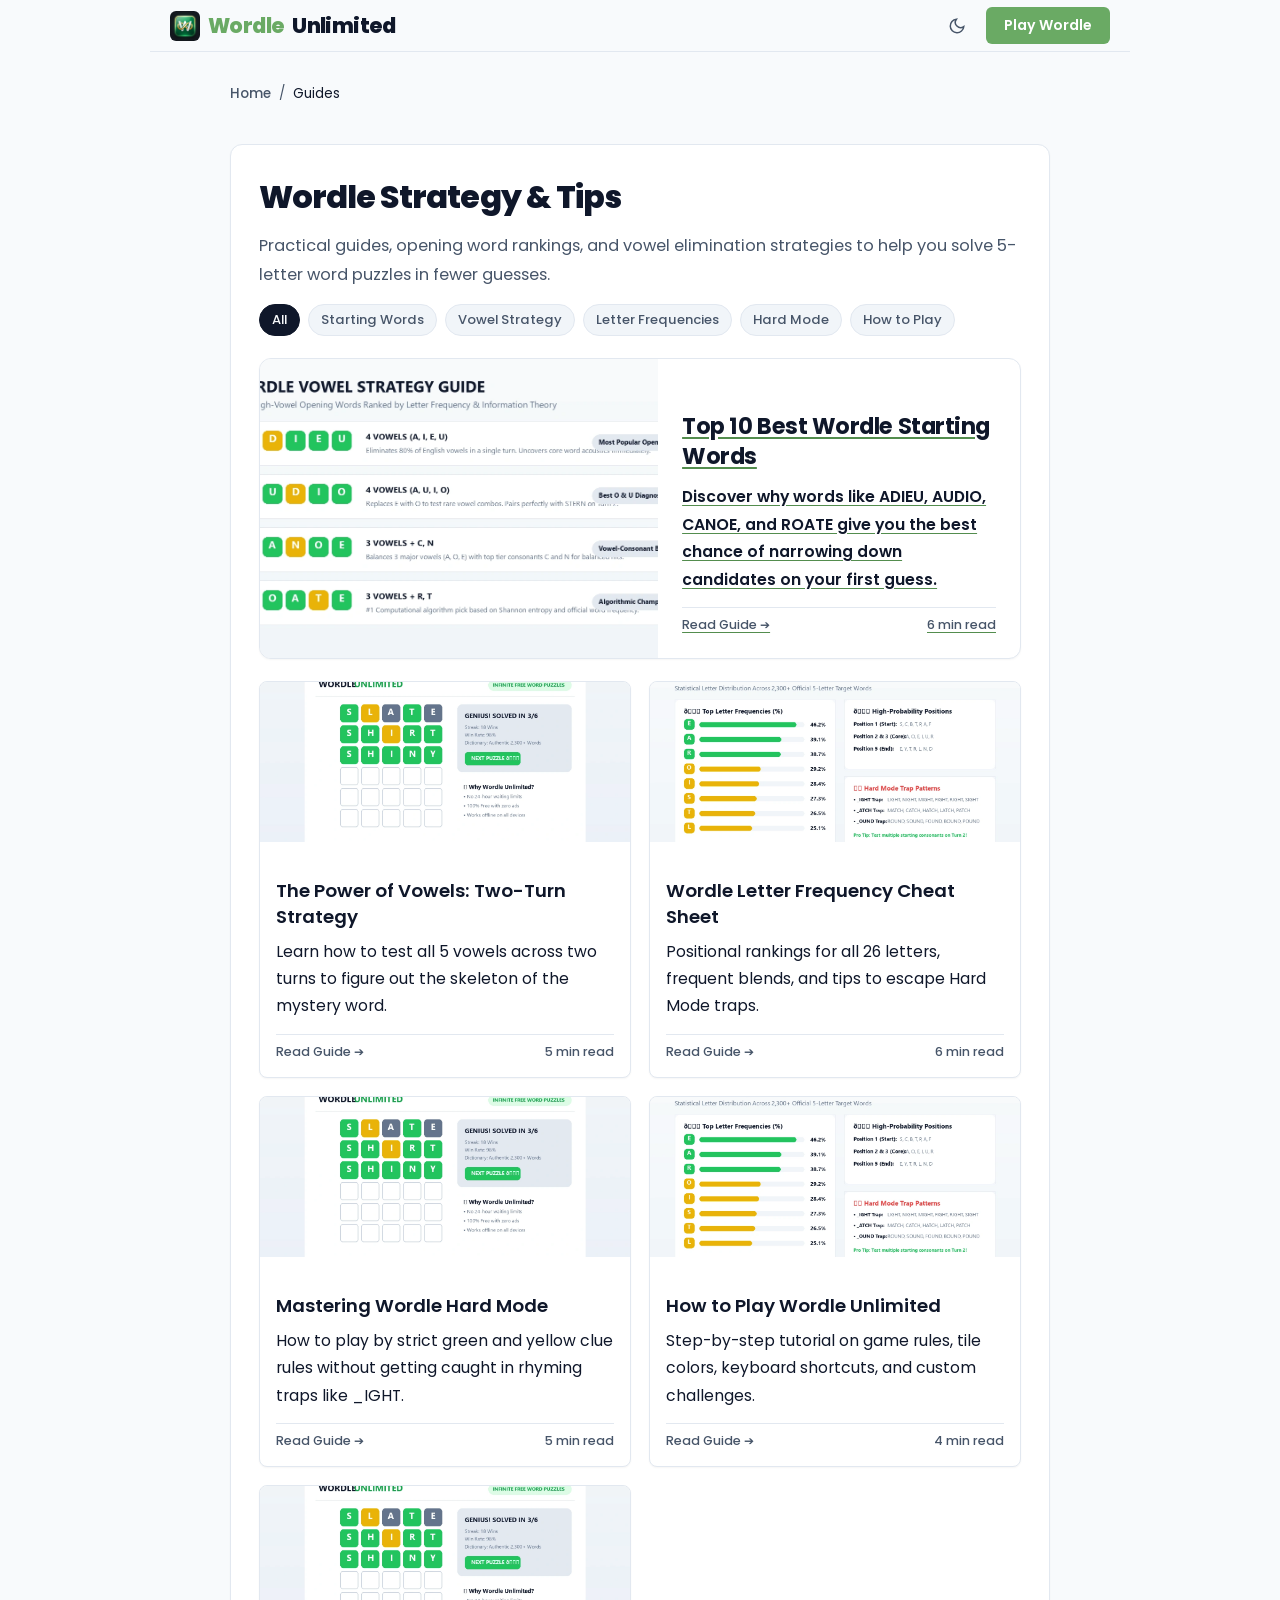
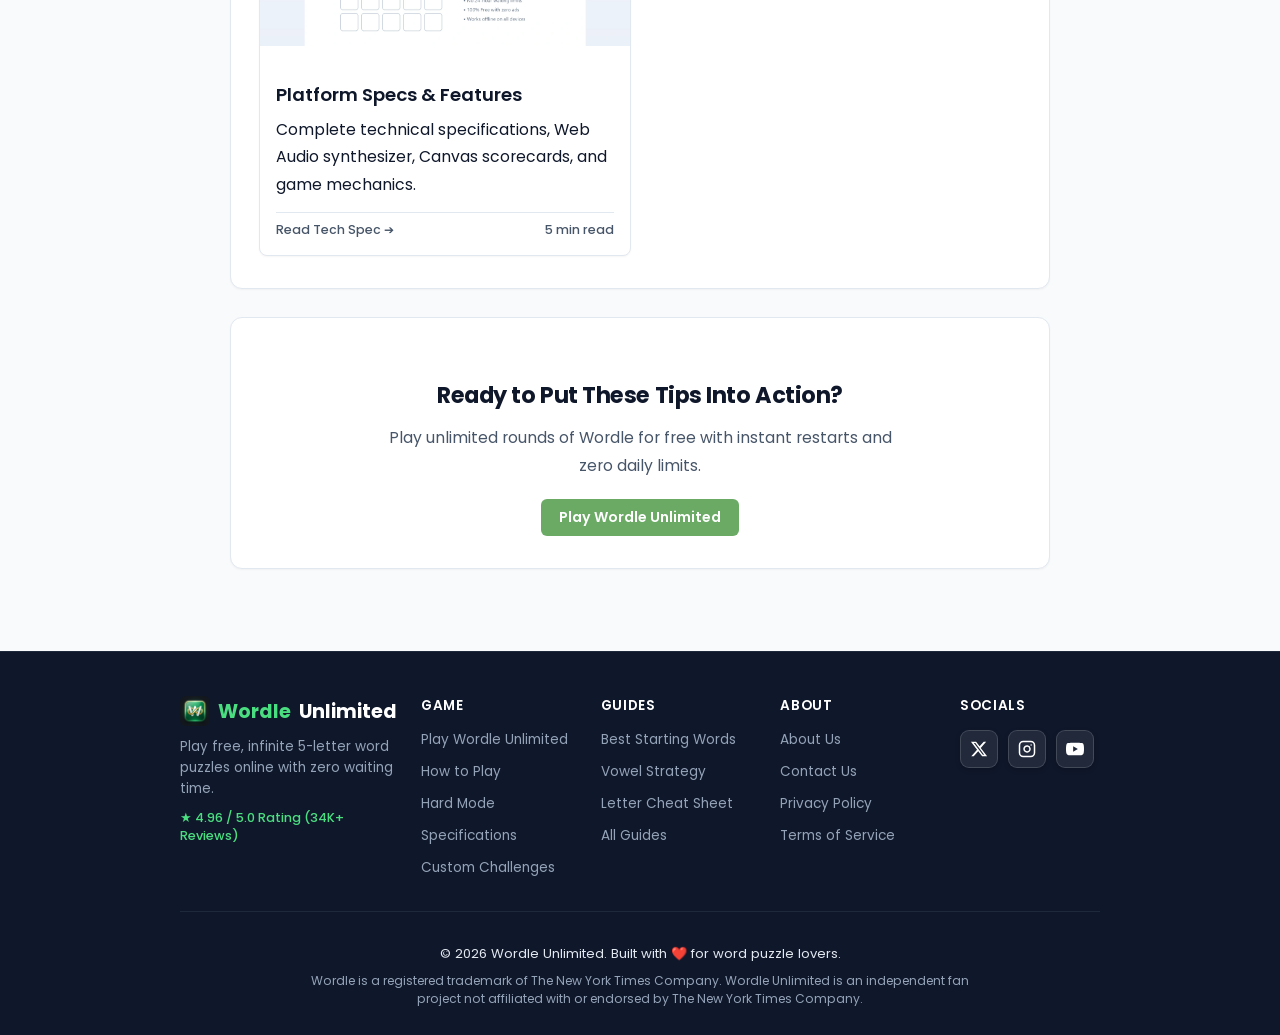
==== blog/index.html @ f968aeac "Initial commit - Wordle Unlimited with modern 3D logo, clean SEO URLs, schema integration and 100/10" ====
<!DOCTYPE html>
<html lang="en">
<head>
  <meta charset="UTF-8">
  <meta name="viewport" content="width=device-width, initial-scale=1.0, maximum-scale=1.0, user-scalable=no">
  <title>Wordle Strategy Guides & Tips - Wordle Unlimited</title>
  <meta name="description" content="Explore practical Wordle guides, starting word rankings, vowel strategies, and tips to improve your guess count.">
  <meta name="keywords" content="wordle blog, wordle strategy, wordle tips, how to win wordle, wordle guides, wordle unlimited blog">
  <meta name="robots" content="index, follow, max-image-preview:large, max-snippet:-1, max-video-preview:-1">
  <link rel="canonical" href="https://wordle-unlimited.app/blog">

  <!-- Google Fonts: Poppins -->
  <link rel="preconnect" href="https://fonts.googleapis.com">
  <link rel="preconnect" href="https://fonts.gstatic.com" crossorigin>
  <link href="https://fonts.googleapis.com/css2?family=Poppins:ital,wght@0,300;0,400;0,500;0,600;0,700;0,800;1,400;1,600&display=swap" rel="stylesheet">

  <!-- OpenGraph Metadata -->
  <meta property="og:site_name" content="Wordle Unlimited">
  <meta property="og:title" content="Wordle Strategy Guides & Tips - Wordle Unlimited">
  <meta property="og:description" content="Explore practical Wordle guides, starting word rankings, vowel strategies, and tips to improve your guess count.">
  <meta property="og:type" content="website">
  <meta property="og:url" content="https://wordle-unlimited.app/blog/">
  <meta property="og:image" content="https://wordle-unlimited.app/assets/wordle-game-preview.webp">

  <!-- Twitter Card Metadata -->
  <meta name="twitter:card" content="summary_large_image">
  <meta name="twitter:site" content="@Wordleinfo">
  <meta name="twitter:creator" content="@Wordleinfo">
  <meta name="twitter:title" content="Wordle Strategy Guides & Tips">
  <meta name="twitter:description" content="Explore practical Wordle guides, starting word rankings, vowel strategies, and tips.">
  <meta name="twitter:image" content="https://wordle-unlimited.app/assets/wordle-game-preview.webp">

  <link rel="icon" type="image/png" href="../assets/favicon.png">
  <link rel="stylesheet" href="../styles.css">
  <script src="../js/theme.js" defer></script>

  <!-- Schema.org Structured Data -->
  <script type="application/ld+json">
  {
    "@context": "https://schema.org",
    "@graph": [
      {
        "@type": "CollectionPage",
        "@id": "https://wordle-unlimited.app/blog#webpage",
        "url": "https://wordle-unlimited.app/blog",
        "name": "Wordle Strategy Guides & Tips",
        "description": "Practical Wordle guides, starting word rankings, and vowel strategies.",
        "publisher": {
          "@type": "Organization",
          "name": "Wordle Unlimited",
          "url": "https://wordle-unlimited.app/",
          "logo": {
            "@type": "ImageObject",
            "url": "https://wordle-unlimited.app/assets/wordle-logo.webp"
          },
          "sameAs": [
            "https://x.com/Wordleinfo",
            "https://www.instagram.com/wordle_unlimited.app/",
            "https://www.youtube.com/channel/UChjoTxDOFkFuhfHpkrHSHbA"
          ]
        }
      },
      {
        "@type": "BreadcrumbList",
        "@id": "https://wordle-unlimited.app/blog#breadcrumb",
        "itemListElement": [
          {
            "@type": "ListItem",
            "position": 1,
            "name": "Home",
            "item": "https://wordle-unlimited.app/"
          },
          {
            "@type": "ListItem",
            "position": 2,
            "name": "Blog Hub",
            "item": "https://wordle-unlimited.app/blog"
          }
        ]
      }
    ]
  }
  </script>
</head>
<body>

  <!-- Header Navigation -->
  <header>
    <div class="header-left">
      <a href="../" class="logo-text">
        <img src="../assets/wordle-logo.webp" alt="Wordle Unlimited 3D Green Tile Logo WebP" class="header-logo-img" width="32" height="32">
        <span>Wordle</span> Unlimited
      </a>
    </div>
    <div class="header-right">
      <button class="icon-btn-round theme-toggle-btn" onclick="toggleGlobalTheme()" title="Toggle Dark/Light Mode" aria-label="Toggle Theme">
        <svg width="18" height="18" viewBox="0 0 24 24" fill="none" stroke="currentColor" stroke-width="2"><path d="M21 12.79A9 9 0 1 1 11.21 3 7 7 0 0 0 21 12.79z"/></svg>
      </button>
      <a href="../" class="btn-primary" style="text-decoration: none;">Play Wordle</a>
    </div>
  </header>

  <!-- Page Container -->
  <div class="page-container">
    
    <!-- Breadcrumbs -->
    <nav class="breadcrumbs-nav" aria-label="Breadcrumb">
      <a href="../">Home</a>
      <span>/</span>
      <span style="color: var(--text-color);">Guides</span>
    </nav>

    <section class="content-card-box">
      <h1>Wordle Strategy & Tips</h1>
      <p style="font-size: 1.02rem; line-height: 1.8; color: var(--text-muted);">
        Practical guides, opening word rankings, and vowel elimination strategies to help you solve 5-letter word puzzles in fewer guesses.
      </p>

      <!-- Category Filter Pills -->
      <div class="category-filter-pills">
        <button class="filter-pill active" onclick="filterArticles('all', this)">All</button>
        <button class="filter-pill" onclick="filterArticles('starters', this)">Starting Words</button>
        <button class="filter-pill" onclick="filterArticles('vowels', this)">Vowel Strategy</button>
        <button class="filter-pill" onclick="filterArticles('frequency', this)">Letter Frequencies</button>
        <button class="filter-pill" onclick="filterArticles('hardmode', this)">Hard Mode</button>
        <button class="filter-pill" onclick="filterArticles('beginner', this)">How to Play</button>
      </div>

      <!-- Featured Article Card -->
      <a href="best-wordle-starting-words" class="blog-hero-card article-item" data-category="starters">
        <img src="../assets/wordle-vowel-strategy.webp" alt="Best Wordle starting words guide cover" class="blog-hero-img" width="1000" height="500" loading="eager" decoding="async">
        <div class="blog-hero-body">
          <h2 class="blog-hero-title">Top 10 Best Wordle Starting Words</h2>
          <p class="blog-hero-desc">
            Discover why words like ADIEU, AUDIO, CANOE, and ROATE give you the best chance of narrowing down candidates on your first guess.
          </p>
          <div class="blog-card-meta">
            <span>Read Guide ➔</span>
            <span>6 min read</span>
          </div>
        </div>
      </a>

      <!-- Secondary Articles Grid -->
      <div class="blog-grid" id="articles-grid">
        
        <a href="wordle-vowels" class="blog-card article-item" data-category="vowels">
          <img src="../assets/wordle-game-preview.webp" alt="Wordle vowel strategy guide cover" class="blog-card-img" width="1000" height="600" loading="lazy" decoding="async">
          <div class="blog-card-body">
            <h3 class="blog-card-title">The Power of Vowels: Two-Turn Strategy</h3>
            <p class="blog-card-excerpt">Learn how to test all 5 vowels across two turns to figure out the skeleton of the mystery word.</p>
            <div class="blog-card-meta"><span>Read Guide ➔</span><span>5 min read</span></div>
          </div>
        </a>

        <a href="wordle-cheat-sheet" class="blog-card article-item" data-category="frequency">
          <img src="../assets/wordle-cheat-sheet.webp" alt="Wordle letter frequency cheat sheet cover" class="blog-card-img" width="1000" height="500" loading="lazy" decoding="async">
          <div class="blog-card-body">
            <h3 class="blog-card-title">Wordle Letter Frequency Cheat Sheet</h3>
            <p class="blog-card-excerpt">Positional rankings for all 26 letters, frequent blends, and tips to escape Hard Mode traps.</p>
            <div class="blog-card-meta"><span>Read Guide ➔</span><span>6 min read</span></div>
          </div>
        </a>

        <a href="wordle-hard-mode-guide" class="blog-card article-item" data-category="hardmode">
          <img src="../assets/wordle-game-preview.webp" alt="Wordle hard mode rules and strategy cover" class="blog-card-img" width="1000" height="600" loading="lazy" decoding="async">
          <div class="blog-card-body">
            <h3 class="blog-card-title">Mastering Wordle Hard Mode</h3>
            <p class="blog-card-excerpt">How to play by strict green and yellow clue rules without getting caught in rhyming traps like _IGHT.</p>
            <div class="blog-card-meta"><span>Read Guide ➔</span><span>5 min read</span></div>
          </div>
        </a>

        <a href="how-to-play-wordle-unlimited" class="blog-card article-item" data-category="beginner">
          <img src="../assets/wordle-cheat-sheet.webp" alt="How to play Wordle Unlimited guide cover" class="blog-card-img" width="1000" height="500" loading="lazy" decoding="async">
          <div class="blog-card-body">
            <h3 class="blog-card-title">How to Play Wordle Unlimited</h3>
            <p class="blog-card-excerpt">Step-by-step tutorial on game rules, tile colors, keyboard shortcuts, and custom challenges.</p>
            <div class="blog-card-meta"><span>Read Guide ➔</span><span>4 min read</span></div>
          </div>
        </a>

        <a href="wordle-unlimited-specifications" class="blog-card article-item" data-category="beginner">
          <img src="../assets/wordle-game-preview.webp" alt="Wordle Unlimited platform specifications and features" class="blog-card-img" width="1000" height="600" loading="lazy" decoding="async">
          <div class="blog-card-body">
            <h3 class="blog-card-title">Platform Specs & Features</h3>
            <p class="blog-card-excerpt">Complete technical specifications, Web Audio synthesizer, Canvas scorecards, and game mechanics.</p>
            <div class="blog-card-meta"><span>Read Tech Spec ➔</span><span>5 min read</span></div>
          </div>
        </a>

      </div>
    </section>

    <!-- Practice Callout -->
    <section class="content-card-box" style="text-align: center;">
      <h2>Ready to Put These Tips Into Action?</h2>
      <p style="max-width: 540px; margin: 0 auto 20px auto; color: var(--text-muted);">
        Play unlimited rounds of Wordle for free with instant restarts and zero daily limits.
      </p>
      <div>
        <a href="../index.html" class="btn-primary" style="display: inline-flex; text-decoration: none;">Play Wordle Unlimited</a>
      </div>
    </section>

  </div>

  <!-- Footer -->
  <footer>
    <div class="footer-container">
      <div class="footer-main-grid">
        <!-- Column 1 -->
        <div class="footer-brand-col">
          <a href="../index.html" class="footer-brand-logo">
            <img src="../assets/wordle-logo.webp" alt="Wordle Unlimited 3D Green Tile Logo WebP" class="footer-logo-img" width="32" height="32">
            <span>Wordle</span> Unlimited
          </a>
          <p class="footer-brand-desc">
            Play free, infinite 5-letter word puzzles online with zero waiting time.
          </p>
          <div class="footer-rating-pill">
            ★ 4.96 / 5.0 Rating (34K+ Reviews)
          </div>
        </div>

        <!-- Column 2 -->
        <div class="footer-col">
          <div class="footer-col-heading">Game</div>
          <ul class="footer-col-nav">
            <li><a href="../">Play Wordle Unlimited</a></li>
            <li><a href="how-to-play-wordle-unlimited">How to Play</a></li>
            <li><a href="wordle-hard-mode-guide">Hard Mode</a></li>
            <li><a href="wordle-unlimited-specifications">Specifications</a></li>
            <li><a href="../">Custom Challenges</a></li>
          </ul>
        </div>

        <!-- Column 3 -->
        <div class="footer-col">
          <div class="footer-col-heading">Guides</div>
          <ul class="footer-col-nav">
            <li><a href="best-wordle-starting-words">Best Starting Words</a></li>
            <li><a href="wordle-vowels">Vowel Strategy</a></li>
            <li><a href="wordle-cheat-sheet">Letter Cheat Sheet</a></li>
            <li><a href="./">All Guides</a></li>
          </ul>
        </div>

        <!-- Column 4 -->
        <div class="footer-col">
          <div class="footer-col-heading">About</div>
          <ul class="footer-col-nav">
            <li><a href="../about-us">About Us</a></li>
            <li><a href="../contact-us">Contact Us</a></li>
            <li><a href="../privacy-policy">Privacy Policy</a></li>
            <li><a href="../terms-of-service">Terms of Service</a></li>
          </ul>
        </div>

        <!-- Column 5 -->
        <div class="footer-col">
          <div class="footer-col-heading">Socials</div>
          <div class="footer-social-icons-row">
            <a href="https://x.com/Wordleinfo" target="_blank" rel="noopener noreferrer" class="footer-icon-square x-twitter" title="Follow Wordle Unlimited on X (Twitter)" aria-label="X Twitter">
              <svg viewBox="0 0 24 24" fill="currentColor"><path d="M18.244 2.25h3.308l-7.227 8.26 8.502 11.24H16.17l-5.214-6.817L4.99 21.75H1.68l7.73-8.835L1.254 2.25H8.08l4.713 6.231zm-1.161 17.52h1.833L7.084 4.126H5.117z"/></svg>
            </a>
            <a href="https://www.instagram.com/wordle_unlimited.app/" target="_blank" rel="noopener noreferrer" class="footer-icon-square instagram" title="Follow Wordle Unlimited on Instagram" aria-label="Instagram">
              <svg viewBox="0 0 24 24" fill="none" stroke="currentColor" stroke-width="2" stroke-linecap="round" stroke-linejoin="round"><rect x="2" y="2" width="20" height="20" rx="5" ry="5"></rect><path d="M16 11.37A4 4 0 1 1 12.63 8 4 4 0 0 1 16 11.37z"></path><line x1="17.5" y1="6.5" x2="17.51" y2="6.5"></line></svg>
            </a>
            <a href="https://www.youtube.com/channel/UChjoTxDOFkFuhfHpkrHSHbA" target="_blank" rel="noopener noreferrer" class="footer-icon-square youtube" title="Subscribe to Wordle Unlimited on YouTube" aria-label="YouTube">
              <svg viewBox="0 0 24 24" fill="currentColor"><path d="M23.498 6.186a3.016 3.016 0 0 0-2.122-2.136C19.505 3.545 12 3.545 12 3.545s-7.505 0-9.377.505A3.017 3.017 0 0 0 .502 6.186C0 8.07 0 12 0 12s0 3.93.502 5.814a3.016 3.016 0 0 0 2.122 2.136c1.871.505 9.376.505 9.376.505s7.505 0 9.377-.505a3.015 3.015 0 0 0 2.122-2.136C24 15.93 24 12 24 12s0-3.93-.502-5.814zM9.545 15.568V8.432L15.818 12l-6.273 3.568z"/></svg>
            </a>
          </div>
        </div>
      </div>

      <div class="footer-divider"></div>

      <div class="footer-bottom-bar">
        <p class="footer-copyright">
          © 2026 Wordle Unlimited. Built with ❤️ for word puzzle lovers.
        </p>
        <p class="footer-disclaimer">
          Wordle is a registered trademark of The New York Times Company. Wordle Unlimited is an independent fan project not affiliated with or endorsed by The New York Times Company.
        </p>
      </div>
    </div>
  </footer>

  <script>
    function filterArticles(cat, btn) {
      document.querySelectorAll('.filter-pill').forEach(p => p.classList.remove('active'));
      btn.classList.add('active');
      document.querySelectorAll('.article-item').forEach(item => {
        if (cat === 'all' || item.getAttribute('data-category') === cat) {
          item.style.display = item.classList.contains('blog-hero-card') ? 'grid' : 'flex';
        } else {
          item.style.display = 'none';
        }
      });
    }
  </script>

</body>
</html>
---- styles.css ----
/* ==========================================================================
   Wordle Unlimited - Handcrafted Modern UI/UX (Bespoke Studio Edition)
   Clean Centered Layout • 100% Above-the-Fold Game Board & Keyboard
   ========================================================================== */

@import url('https://fonts.googleapis.com/css2?family=Poppins:ital,wght@0,300;0,400;0,500;0,600;0,700;0,800;1,400;1,600&display=swap');

:root {
  --font-main: 'Poppins', -apple-system, BlinkMacSystemFont, 'Segoe UI', Roboto, sans-serif;
  
  /* Natural Clean Light Palette */
  --bg-color: #f8fafc;
  --bg-subtle: #f1f5f9;
  --text-color: #0f172a;
  --text-muted: #475569;
  --text-light: #94a3b8;
  
  /* Crisp Square Wordle Tiles */
  --tile-bg: #ffffff;
  --tile-border: #cbd5e1;
  --tile-border-active: #64748b;
  --tile-text: #0f172a;
  
  /* Authentic Wordle Colors */
  --color-correct: #6aaa64;
  --color-correct-dark: #538d4e;
  --color-present: #c9b458;
  --color-present-dark: #b59f3b;
  --color-absent: #787c7e;
  --color-absent-dark: #565758;
  
  /* Tactile Keyboard Keys */
  --key-bg: #d3d6da;
  --key-text: #1a1a1b;
  --key-border: transparent;
  --key-active: #b0b4b9;
  
  /* Clean Cards & Nav */
  --header-bg: rgba(248, 250, 252, 0.92);
  --header-border: #e2e8f0;
  --card-bg: #ffffff;
  --card-border: #e2e8f0;
  --shadow-sm: 0 1px 2px rgba(0, 0, 0, 0.04);
  --shadow-md: 0 4px 16px -2px rgba(15, 23, 42, 0.06);
  --shadow-lg: 0 12px 32px -4px rgba(15, 23, 42, 0.08);
  
  /* Footer */
  --footer-bg: #0f172a;
  --footer-border: #1e293b;
  --footer-text: #e2e8f0;
  --footer-muted: #94a3b8;
  --footer-link-hover: #4ade80;
}

html.dark-mode, body.dark-mode {
  --bg-color: #121213;
  --bg-subtle: #1a1a1b;
  --text-color: #f8fafc;
  --text-muted: #94a3b8;
  --text-light: #64748b;
  
  --tile-bg: #121213;
  --tile-border: #3a3a3c;
  --tile-border-active: #818384;
  --tile-text: #f8fafc;
  
  --color-correct: #538d4e;
  --color-correct-dark: #467842;
  --color-present: #b59f3b;
  --color-present-dark: #96832e;
  --color-absent: #3a3a3c;
  
  --key-bg: #818384;
  --key-text: #ffffff;
  --key-border: transparent;
  --key-active: #565758;
  
  --header-bg: rgba(18, 18, 19, 0.92);
  --header-border: #272729;
  --card-bg: #1a1a1b;
  --card-border: #272729;
  --shadow-sm: 0 1px 2px rgba(0, 0, 0, 0.4);
  --shadow-md: 0 4px 16px rgba(0, 0, 0, 0.4);
  --shadow-lg: 0 12px 32px rgba(0, 0, 0, 0.6);
  
  --footer-bg: #0d0d0e;
  --footer-border: #272729;
  --footer-text: #e2e8f0;
  --footer-muted: #94a3b8;
  --footer-link-hover: #4ade80;
}

* {
  box-sizing: border-box;
  margin: 0;
  padding: 0;
  -webkit-tap-highlight-color: transparent;
}

html {
  scroll-behavior: smooth;
}

body {
  font-family: var(--font-main);
  background-color: var(--bg-color);
  color: var(--text-color);
  display: flex;
  flex-direction: column;
  align-items: center;
  min-height: 100vh;
  transition: background-color 0.2s ease, color 0.2s ease;
  -webkit-font-smoothing: antialiased;
  -moz-osx-font-smoothing: grayscale;
  overflow-x: hidden;
}

/* Subtle Top Scroll Progress */
#reading-progress-container {
  position: fixed;
  top: 0;
  left: 0;
  width: 100%;
  height: 3px;
  background: transparent;
  z-index: 1000;
}

#reading-progress-bar {
  height: 100%;
  width: 0%;
  background: var(--color-correct);
  transition: width 0.08s ease-out;
}

/* Clean Header Navigation */
header {
  width: 100%;
  max-width: 980px;
  height: 52px;
  display: flex;
  justify-content: space-between;
  align-items: center;
  padding: 0 20px;
  background: var(--header-bg);
  border-bottom: 1px solid var(--header-border);
  position: sticky;
  top: 0;
  z-index: 100;
  backdrop-filter: blur(12px);
}

.header-left, .header-right {
  display: flex;
  align-items: center;
  gap: 12px;
}

.logo-text {
  font-size: 1.3rem;
  font-weight: 800;
  letter-spacing: -0.03em;
  color: var(--text-color);
  text-decoration: none;
  display: flex;
  align-items: center;
  gap: 8px;
}

.header-logo-img {
  width: 30px;
  height: 30px;
  border-radius: 6px;
  object-fit: cover;
  display: inline-block;
  transition: transform 0.2s ease;
}

.logo-text:hover .header-logo-img {
  transform: scale(1.06);
}

.logo-text span {
  color: var(--color-correct);
}

.nav-link {
  font-size: 0.9rem;
  font-weight: 600;
  color: var(--text-muted);
  text-decoration: none;
  padding: 5px 10px;
  border-radius: 6px;
  transition: all 0.15s ease;
}

.nav-link:hover {
  color: var(--text-color);
  background: var(--bg-subtle);
}

.icon-btn-round {
  background: transparent;
  border: 1px solid transparent;
  color: var(--text-muted);
  width: 34px;
  height: 34px;
  border-radius: 6px;
  display: flex;
  align-items: center;
  justify-content: center;
  cursor: pointer;
  transition: all 0.15s ease;
}

.icon-btn-round:hover {
  background: var(--bg-subtle);
  color: var(--text-color);
  border-color: var(--header-border);
}

/* ==========================================================================
   100% Above-The-Fold Centered Game Stage (Grid Boxes + Keyboard)
   ========================================================================== */
.game-wrapper {
  display: flex;
  flex-direction: column;
  align-items: center;
  justify-content: center;
  width: 100%;
  max-width: 500px;
  height: calc(100vh - 54px);
  min-height: 520px;
  max-height: 720px;
  padding: 8px 16px 14px 16px;
  margin: 0 auto;
  box-sizing: border-box;
}

#game-grid {
  display: grid;
  grid-template-rows: repeat(6, 1fr);
  gap: 5px;
  width: 100%;
  max-width: 320px;
  height: min(340px, 45vh);
  aspect-ratio: 5 / 6;
  margin: 0 auto 12px auto;
}

.grid-row {
  display: grid;
  grid-template-columns: repeat(5, 1fr);
  gap: 5px;
  width: 100%;
  height: 100%;
}

.tile {
  width: 100%;
  height: 100%;
  border: 2px solid var(--tile-border);
  border-radius: 2px;
  display: flex;
  justify-content: center;
  align-items: center;
  font-size: clamp(1.4rem, 3.2vh, 1.9rem);
  font-weight: 700;
  text-transform: uppercase;
  user-select: none;
  background-color: var(--tile-bg);
  color: var(--tile-text);
  box-shadow: none;
  transition: border-color 0.15s ease, background-color 0.15s ease;
}

.tile.pop {
  animation: popTile 0.1s ease-in-out;
  border-color: var(--tile-border-active);
}

@keyframes popTile {
  0% { transform: scale(1); }
  50% { transform: scale(1.1); }
  100% { transform: scale(1); }
}

.grid-row.shake {
  animation: shakeRow 0.45s ease-in-out;
}

@keyframes shakeRow {
  10%, 90% { transform: translateX(-3px); }
  20%, 80% { transform: translateX(4px); }
  30%, 50%, 70% { transform: translateX(-4px); }
  40%, 60% { transform: translateX(4px); }
}

.tile.flip {
  animation: flipTile 0.5s ease forwards;
}

@keyframes flipTile {
  0% { transform: rotateX(0deg); }
  49% { transform: rotateX(90deg); border-color: var(--tile-border); }
  50% { transform: rotateX(90deg); }
  100% { transform: rotateX(0deg); }
}

.tile.win-bounce {
  animation: winBounce 0.5s ease forwards;
}

@keyframes winBounce {
  0%, 100% { transform: translateY(0); }
  40% { transform: translateY(-16px); }
  70% { transform: translateY(-4px); }
}

.tile.correct {
  background-color: var(--color-correct) !important;
  border-color: var(--color-correct) !important;
  color: #ffffff !important;
}

.tile.present {
  background-color: var(--color-present) !important;
  border-color: var(--color-present) !important;
  color: #ffffff !important;
}

.tile.absent {
  background-color: var(--color-absent) !important;
  border-color: var(--color-absent) !important;
  color: #ffffff !important;
}

/* Tactile Keyboard */
#virtual-keyboard {
  width: 100%;
  max-width: 480px;
  display: flex;
  flex-direction: column;
  gap: 5px;
  touch-action: manipulation;
  user-select: none;
}

.keyboard-row {
  display: flex;
  justify-content: center;
  gap: 5px;
  width: 100%;
}

.key-btn {
  font-family: var(--font-main);
  flex: 1;
  height: clamp(40px, 5.2vh, 50px);
  border: none;
  border-radius: 4px;
  background-color: var(--key-bg);
  color: var(--key-text);
  font-size: clamp(0.88rem, 1.8vh, 1.05rem);
  font-weight: 700;
  cursor: pointer;
  display: flex;
  justify-content: center;
  align-items: center;
  transition: all 0.1s ease;
}

.key-btn.large-key {
  flex: 1.5;
  font-size: 0.8rem;
}

.key-btn:active {
  background-color: var(--key-active);
  transform: translateY(1px);
}

.key-btn.correct { background-color: var(--color-correct) !important; color: #fff !important; }
.key-btn.present { background-color: var(--color-present) !important; color: #fff !important; }
.key-btn.absent { background-color: var(--color-absent) !important; color: #fff !important; opacity: 0.45; }

/* Control Buttons */
.action-bar {
  display: flex;
  justify-content: center;
  gap: 10px;
  margin-top: 10px;
  width: 100%;
}

.btn-secondary {
  font-family: var(--font-main);
  background: var(--card-bg);
  border: 1px solid var(--card-border);
  color: var(--text-color);
  padding: 8px 16px;
  border-radius: 6px;
  font-size: 0.88rem;
  font-weight: 600;
  cursor: pointer;
  display: inline-flex;
  align-items: center;
  gap: 6px;
  text-decoration: none;
  transition: all 0.15s ease;
}

.btn-secondary:hover {
  border-color: var(--text-muted);
  background: var(--bg-subtle);
}

#give-up-btn:hover {
  border-color: rgba(239, 68, 68, 0.4);
  color: #ef4444;
}

.btn-primary {
  font-family: var(--font-main);
  background: var(--color-correct);
  border: none;
  color: #ffffff;
  padding: 8px 18px;
  border-radius: 6px;
  font-size: 0.88rem;
  font-weight: 600;
  cursor: pointer;
  text-decoration: none;
  display: inline-flex;
  align-items: center;
  justify-content: center;
  gap: 6px;
  transition: all 0.15s ease;
}

.btn-primary:hover {
  background: var(--color-correct-dark);
}

/* ==========================================================================
   Page Content Below The Fold
   ========================================================================== */
.page-container {
  width: 100%;
  max-width: 860px;
  margin: 32px auto;
  padding: 0 20px;
  display: flex;
  flex-direction: column;
  gap: 28px;
}

.content-card-box {
  background: var(--card-bg);
  border: 1px solid var(--card-border);
  border-radius: 12px;
  padding: 32px 28px;
  box-shadow: var(--shadow-sm);
}

.content-card-box h1 {
  font-size: 2rem;
  font-weight: 800;
  letter-spacing: -0.03em;
  margin-bottom: 14px;
  color: var(--text-color);
  line-height: 1.25;
}

.content-card-box h2 {
  font-size: 1.4rem;
  font-weight: 700;
  letter-spacing: -0.02em;
  margin: 28px 0 12px 0;
  color: var(--text-color);
}

.content-card-box h3 {
  font-size: 1.15rem;
  font-weight: 600;
  margin: 20px 0 8px 0;
  color: var(--text-color);
}

.content-card-box h4 {
  font-size: 1rem;
  font-weight: 600;
  margin: 14px 0 6px 0;
  color: var(--text-color);
}

.content-card-box p {
  font-size: 0.98rem;
  line-height: 1.75;
  margin-bottom: 14px;
  color: var(--text-color);
}

.content-card-box a:not(.btn-primary):not(.btn-secondary):not(.blog-card):not(.toc-link):not(.filter-pill):not(.share-btn-pill) {
  color: var(--color-correct-dark);
  font-weight: 600;
  text-decoration: underline;
  text-underline-offset: 3px;
  transition: color 0.15s ease;
}

html.dark-mode .content-card-box a:not(.btn-primary):not(.btn-secondary):not(.blog-card):not(.toc-link):not(.filter-pill):not(.share-btn-pill),
body.dark-mode .content-card-box a:not(.btn-primary):not(.btn-secondary):not(.blog-card):not(.toc-link):not(.filter-pill):not(.share-btn-pill) {
  color: #4ade80;
}

.content-card-box ul, .content-card-box ol {
  margin: 10px 0 16px 20px;
  line-height: 1.75;
}

.content-card-box li {
  margin-bottom: 5px;
  font-size: 0.95rem;
}

/* Breadcrumbs */
.breadcrumbs-nav {
  display: flex;
  align-items: center;
  gap: 8px;
  font-size: 0.84rem;
  color: var(--text-muted);
  margin-bottom: 12px;
}

.breadcrumbs-nav a {
  color: var(--text-muted);
  text-decoration: none;
  font-weight: 500;
}

.breadcrumbs-nav a:hover {
  color: var(--color-correct);
}

/* Author Byline */
.article-meta-bar {
  display: flex;
  flex-wrap: wrap;
  align-items: center;
  justify-content: space-between;
  gap: 12px;
  padding: 10px 16px;
  background: var(--bg-subtle);
  border-radius: 8px;
  margin-bottom: 22px;
}

.author-chip {
  display: flex;
  align-items: center;
  gap: 10px;
}

.author-avatar {
  width: 34px;
  height: 34px;
  border-radius: 50%;
  background: var(--color-correct);
  color: #fff;
  font-weight: 700;
  display: flex;
  align-items: center;
  justify-content: center;
  font-size: 0.9rem;
}

.author-info {
  display: flex;
  flex-direction: column;
}

.author-name {
  font-weight: 600;
  font-size: 0.88rem;
  color: var(--text-color);
}

.author-role {
  font-size: 0.76rem;
  color: var(--text-muted);
}

.meta-stats {
  display: flex;
  align-items: center;
  gap: 12px;
  font-size: 0.8rem;
  color: var(--text-muted);
  font-weight: 500;
}

/* Table of Contents */
.toc-box {
  background: var(--bg-subtle);
  border-radius: 8px;
  padding: 16px 18px;
  margin: 18px 0 22px 0;
}

.toc-title {
  font-size: 0.92rem;
  font-weight: 700;
  color: var(--text-color);
  margin-bottom: 10px;
}

.toc-list {
  list-style: none !important;
  margin: 0 !important;
  padding: 0 !important;
  display: grid;
  grid-template-columns: repeat(auto-fit, minmax(190px, 1fr));
  gap: 6px;
}

.toc-link {
  font-size: 0.86rem;
  color: var(--text-muted);
  text-decoration: none !important;
  padding: 5px 8px;
  border-radius: 4px;
  background: var(--card-bg);
  border: 1px solid var(--card-border);
  transition: all 0.15s ease;
}

.toc-link:hover {
  color: var(--color-correct-dark);
  border-color: var(--color-correct);
}

/* Callout & Takeaways Boxes */
.callout-box {
  background: var(--bg-subtle);
  border-left: 3px solid var(--color-correct);
  border-radius: 6px;
  padding: 14px 18px;
  margin: 18px 0;
}

.callout-box p {
  margin-bottom: 0;
  font-size: 0.93rem;
}

.takeaways-box {
  background: var(--bg-subtle);
  border: 1px solid var(--card-border);
  border-radius: 8px;
  padding: 18px 20px;
  margin: 20px 0;
}

.takeaways-box h4 {
  font-size: 1rem;
  font-weight: 700;
  margin-bottom: 8px;
}

.takeaways-box ul {
  margin: 0 0 0 16px !important;
}

.takeaways-box li {
  font-size: 0.9rem;
  margin-bottom: 4px;
}

/* Category Filter Pills on Blog Hub */
.category-filter-pills {
  display: flex;
  flex-wrap: wrap;
  gap: 8px;
  margin: 14px 0 22px 0;
}

.filter-pill {
  font-family: var(--font-main);
  background: var(--bg-subtle);
  border: 1px solid var(--card-border);
  color: var(--text-muted);
  padding: 5px 12px;
  border-radius: 16px;
  font-size: 0.82rem;
  font-weight: 500;
  cursor: pointer;
  transition: all 0.15s ease;
}

.filter-pill.active, .filter-pill:hover {
  background: var(--text-color);
  border-color: var(--text-color);
  color: var(--bg-color);
}

/* Editorial Blog Card */
.blog-hero-card {
  background: var(--card-bg);
  border: 1px solid var(--card-border);
  border-radius: 12px;
  overflow: hidden;
  display: grid;
  grid-template-columns: 1.1fr 1fr;
  text-decoration: none;
  color: var(--text-color);
  margin-bottom: 22px;
  box-shadow: var(--shadow-sm);
  transition: all 0.2s ease;
}

.blog-hero-card:hover {
  border-color: var(--text-muted);
  box-shadow: var(--shadow-md);
}

.blog-hero-img {
  width: 100%;
  height: 100%;
  min-height: 240px;
  object-fit: cover;
}

.blog-hero-body {
  padding: 24px;
  display: flex;
  flex-direction: column;
  justify-content: center;
}

.blog-hero-title {
  font-size: 1.35rem;
  font-weight: 700;
  line-height: 1.35;
  margin: 6px 0;
  color: var(--text-color);
}

.blog-hero-desc {
  font-size: 0.9rem;
  color: var(--text-muted);
  line-height: 1.6;
  margin-bottom: 14px;
}

/* Feature Grid */
.feature-grid {
  display: grid;
  grid-template-columns: repeat(auto-fit, minmax(230px, 1fr));
  gap: 14px;
  margin: 18px 0;
}

.feature-box {
  background: var(--bg-subtle);
  border: 1px solid var(--card-border);
  border-radius: 8px;
  padding: 16px;
}

.feature-box h4 {
  font-size: 0.98rem;
  font-weight: 600;
  margin-bottom: 4px;
}

.feature-box p {
  font-size: 0.88rem;
  margin-bottom: 0;
  color: var(--text-muted);
  line-height: 1.55;
}

/* WebP Media Box */
.webp-box {
  width: 100%;
  border-radius: 8px;
  overflow: hidden;
  border: 1px solid var(--card-border);
  margin: 18px 0;
}

.webp-box img {
  width: 100%;
  height: auto;
  display: block;
}

/* Blog Cards Grid */
.blog-grid {
  display: grid;
  grid-template-columns: repeat(auto-fit, minmax(250px, 1fr));
  gap: 18px;
  margin-top: 16px;
}

/* ==========================================================================
   Horizontal Blog Carousel (Row Scroller with Navigation Arrows)
   ========================================================================== */
.carousel-header {
  display: flex;
  justify-content: space-between;
  align-items: flex-end;
  margin-bottom: 18px;
  flex-wrap: wrap;
  gap: 12px;
}

.carousel-nav-arrows {
  display: flex;
  align-items: center;
  gap: 8px;
}

.carousel-arrow-btn {
  width: 38px;
  height: 38px;
  border-radius: 50%;
  background: var(--bg-subtle);
  border: 1px solid var(--card-border);
  color: var(--text-color);
  font-size: 1.3rem;
  font-weight: 700;
  display: flex;
  align-items: center;
  justify-content: center;
  cursor: pointer;
  transition: all 0.15s ease;
  user-select: none;
}

.carousel-arrow-btn:hover {
  background: var(--color-correct);
  border-color: var(--color-correct);
  color: #ffffff;
  transform: scale(1.06);
}

.carousel-arrow-btn:active {
  transform: scale(0.95);
}

.blog-carousel-track {
  display: flex;
  flex-direction: row;
  gap: 18px;
  overflow-x: auto;
  scroll-snap-type: x mandatory;
  scroll-behavior: smooth;
  padding: 4px 2px 14px 2px;
  -webkit-overflow-scrolling: touch;
}

/* Custom scrollbar for carousel */
.blog-carousel-track::-webkit-scrollbar {
  height: 6px;
}

.blog-carousel-track::-webkit-scrollbar-track {
  background: var(--bg-subtle);
  border-radius: 3px;
}

.blog-carousel-track::-webkit-scrollbar-thumb {
  background: var(--card-border);
  border-radius: 3px;
}

.blog-carousel-track::-webkit-scrollbar-thumb:hover {
  background: var(--color-correct);
}

.blog-carousel-card {
  flex: 0 0 280px;
  scroll-snap-align: start;
  background: var(--card-bg);
  border: 1px solid var(--card-border);
  border-radius: 10px;
  overflow: hidden;
  box-shadow: var(--shadow-sm);
  display: flex;
  flex-direction: column;
  text-decoration: none;
  color: var(--text-color);
  transition: all 0.2s ease;
}

.blog-carousel-card:hover {
  border-color: var(--text-muted);
  box-shadow: var(--shadow-md);
  transform: translateY(-2px);
}

.blog-carousel-img {
  width: 100%;
  height: 150px;
  object-fit: cover;
}

.blog-carousel-body {
  padding: 16px;
  display: flex;
  flex-direction: column;
  flex: 1;
}

.blog-carousel-title {
  font-size: 1.02rem;
  font-weight: 600;
  margin-bottom: 6px;
  line-height: 1.4;
  color: var(--text-color);
}

.blog-carousel-excerpt {
  font-size: 0.85rem;
  color: var(--text-muted);
  line-height: 1.55;
  margin-bottom: 12px;
  flex: 1;
}

.blog-carousel-meta {
  font-size: 0.78rem;
  font-weight: 500;
  color: var(--text-muted);
  display: flex;
  justify-content: space-between;
  border-top: 1px solid var(--card-border);
  padding-top: 8px;
}

.blog-card {
  background: var(--card-bg);
  border: 1px solid var(--card-border);
  border-radius: 8px;
  overflow: hidden;
  box-shadow: var(--shadow-sm);
  display: flex;
  flex-direction: column;
  text-decoration: none;
  color: var(--text-color);
  transition: all 0.2s ease;
}

.blog-card:hover {
  border-color: var(--text-muted);
  box-shadow: var(--shadow-md);
}

.blog-card-img {
  width: 100%;
  height: 160px;
  object-fit: cover;
}

.blog-card-body {
  padding: 16px;
  display: flex;
  flex-direction: column;
  flex: 1;
}

.blog-card-title {
  font-size: 1.05rem;
  font-weight: 600;
  margin-bottom: 4px;
  line-height: 1.4;
}

.blog-card-excerpt {
  font-size: 0.86rem;
  color: var(--text-muted);
  line-height: 1.55;
  margin-bottom: 12px;
  flex: 1;
}

.blog-card-meta {
  font-size: 0.78rem;
  font-weight: 500;
  color: var(--text-muted);
  display: flex;
  justify-content: space-between;
  border-top: 1px solid var(--card-border);
  padding-top: 8px;
}

/* Clean Editorial Table */
.styled-table {
  width: 100%;
  border-collapse: collapse;
  margin: 16px 0;
  border: 1px solid var(--card-border);
  border-radius: 6px;
  overflow: hidden;
}

.styled-table th {
  background: var(--bg-subtle);
  color: var(--text-color);
  font-weight: 600;
  font-size: 0.88rem;
  padding: 10px 14px;
  text-align: left;
  border-bottom: 1px solid var(--card-border);
}

.styled-table td {
  padding: 10px 14px;
  border-bottom: 1px solid var(--card-border);
  font-size: 0.88rem;
}

.styled-table tr:last-child td {
  border-bottom: none;
}

/* FAQ Accordion */
.faq-accordion {
  display: flex;
  flex-direction: column;
  gap: 8px;
  margin-top: 14px;
}

.faq-item {
  background: var(--bg-subtle);
  border: 1px solid var(--card-border);
  border-radius: 6px;
  overflow: hidden;
}

.faq-item summary {
  padding: 12px 16px;
  font-weight: 600;
  font-size: 0.92rem;
  cursor: pointer;
  user-select: none;
  list-style: none;
  display: flex;
  justify-content: space-between;
  align-items: center;
}

.faq-item summary::-webkit-details-marker { display: none; }

.faq-item summary::after {
  content: '+';
  font-size: 1rem;
  font-weight: 400;
  color: var(--text-muted);
}

.faq-item[open] summary::after {
  content: '−';
}

.faq-item div {
  padding: 0 16px 12px 16px;
  font-size: 0.9rem;
  color: var(--text-muted);
  line-height: 1.6;
}

/* Share & Floating Widgets */
.article-share-bar {
  display: flex;
  align-items: center;
  gap: 10px;
  margin-top: 22px;
  padding-top: 12px;
  border-top: 1px solid var(--card-border);
}

.share-label {
  font-size: 0.82rem;
  font-weight: 600;
  color: var(--text-muted);
}

.share-btn-pill {
  font-family: var(--font-main);
  background: var(--bg-subtle);
  border: 1px solid var(--card-border);
  color: var(--text-color);
  padding: 4px 10px;
  border-radius: 4px;
  font-size: 0.78rem;
  font-weight: 500;
  cursor: pointer;
  text-decoration: none;
}

.share-btn-pill:hover {
  background: var(--card-border);
}

.floating-action-pill {
  position: fixed;
  bottom: 20px;
  right: 20px;
  display: flex;
  align-items: center;
  gap: 6px;
  background: var(--card-bg);
  border: 1px solid var(--card-border);
  box-shadow: var(--shadow-lg);
  padding: 5px 10px;
  border-radius: 24px;
  z-index: 99;
}

.floating-action-pill a {
  text-decoration: none;
  font-size: 0.82rem;
  font-weight: 600;
  color: #fff;
  background: var(--color-correct);
  padding: 4px 10px;
  border-radius: 16px;
}

.floating-scroll-top {
  width: 26px;
  height: 26px;
  border-radius: 50%;
  background: var(--bg-subtle);
  color: var(--text-color);
  display: flex;
  align-items: center;
  justify-content: center;
  cursor: pointer;
  font-size: 0.8rem;
}

/* Toast */
#toast-container {
  position: fixed;
  top: 58px;
  left: 50%;
  transform: translateX(-50%);
  z-index: 1000;
  display: flex;
  flex-direction: column;
  gap: 6px;
  pointer-events: none;
}

.toast {
  background-color: var(--text-color);
  color: var(--bg-color);
  padding: 8px 16px;
  border-radius: 6px;
  font-weight: 600;
  font-size: 0.86rem;
  box-shadow: var(--shadow-md);
}

/* Modals */
.modal-overlay {
  position: fixed;
  top: 0;
  left: 0;
  width: 100vw;
  height: 100vh;
  background: rgba(0, 0, 0, 0.6);
  backdrop-filter: blur(5px);
  display: none;
  justify-content: center;
  align-items: center;
  z-index: 2000;
  padding: 12px;
  box-sizing: border-box;
}

.modal-overlay.active { display: flex; }

.modal-card {
  background: var(--card-bg);
  border: 1px solid var(--card-border);
  border-radius: 12px;
  width: 100%;
  max-width: 380px;
  max-height: 92vh;
  overflow-y: auto;
  padding: 18px 20px;
  position: relative;
  box-shadow: var(--shadow-lg);
  box-sizing: border-box;
}

.modal-card::-webkit-scrollbar {
  width: 4px;
}
.modal-card::-webkit-scrollbar-thumb {
  background: var(--card-border);
  border-radius: 4px;
}

.close-modal-btn {
  position: absolute;
  top: 12px;
  right: 12px;
  background: transparent;
  border: none;
  color: var(--text-muted);
  font-size: 1.1rem;
  cursor: pointer;
  padding: 4px 6px;
  border-radius: 4px;
}
.close-modal-btn:hover {
  background: var(--bg-subtle);
  color: var(--text-color);
}

/* Compact Stats Grid */
.stats-grid {
  display: grid;
  grid-template-columns: repeat(4, 1fr);
  gap: 6px;
  margin: 10px 0 8px 0;
  text-align: center;
}

.stats-cell {
  background: var(--bg-subtle);
  padding: 6px 4px;
  border-radius: 6px;
  border: 1px solid var(--card-border);
}

.stat-number {
  font-size: 1.25rem;
  font-weight: 700;
  line-height: 1.2;
}

.stat-label {
  font-size: 0.64rem;
  color: var(--text-muted);
  text-transform: uppercase;
  letter-spacing: 0.04em;
  font-weight: 600;
}

#reveal-word-banner {
  background: var(--bg-subtle);
  padding: 8px 12px;
  border-radius: 6px;
  margin-bottom: 10px;
  text-align: center;
  font-size: 0.9rem;
  border: 1px solid var(--card-border);
}

/* Social & Image Share Container */
.social-share-container {
  margin-top: 12px;
  padding-top: 10px;
  border-top: 1px solid var(--card-border);
}

.social-share-title {
  font-size: 0.72rem;
  font-weight: 700;
  text-transform: uppercase;
  color: var(--text-muted);
  margin-bottom: 8px;
  text-align: center;
  letter-spacing: 0.05em;
}

.social-icons-row {
  display: grid;
  grid-template-columns: repeat(4, 1fr);
  gap: 6px;
  margin-bottom: 8px;
}

.social-share-btn {
  display: flex;
  flex-direction: column;
  align-items: center;
  justify-content: center;
  gap: 3px;
  padding: 6px 2px;
  border-radius: 6px;
  border: 1px solid var(--card-border);
  background: var(--bg-subtle);
  color: var(--text-color);
  font-size: 0.66rem;
  font-weight: 600;
  cursor: pointer;
  font-family: var(--font-main);
  transition: all 0.15s ease;
  text-decoration: none;
}

.social-share-btn svg {
  width: 15px;
  height: 15px;
  transition: transform 0.15s ease;
}

.social-share-btn:hover svg {
  transform: scale(1.15);
}

.social-share-btn.whatsapp:hover {
  background: #25D366;
  color: #ffffff;
  border-color: #25D366;
}

.social-share-btn.x-twitter:hover {
  background: #0f172a;
  color: #ffffff;
  border-color: #0f172a;
}

.social-share-btn.facebook:hover {
  background: #1877F2;
  color: #ffffff;
  border-color: #1877F2;
}

.social-share-btn.instagram:hover {
  background: linear-gradient(45deg, #f09433, #e6683c, #dc2743, #cc2366, #bc1888);
  color: #ffffff;
  border-color: transparent;
}

.share-action-row {
  display: flex;
  gap: 6px;
}

/* Multi-Column Footer */
footer {
  width: 100%;
  background: var(--footer-bg);
  color: var(--footer-text);
  border-top: 1px solid var(--footer-border);
  padding: 44px 20px 28px 20px;
  margin-top: 50px;
}

.footer-container {
  max-width: 920px;
  margin: 0 auto;
  display: flex;
  flex-direction: column;
  gap: 32px;
}

.footer-main-grid {
  display: grid;
  grid-template-columns: 1.3fr 1fr 1fr 1fr 0.9fr;
  gap: 24px;
}

.footer-brand-col {
  display: flex;
  flex-direction: column;
  gap: 10px;
}

.footer-brand-logo {
  display: flex;
  align-items: center;
  gap: 8px;
  text-decoration: none;
  color: #ffffff;
  font-size: 1.2rem;
  font-weight: 700;
}

.footer-brand-logo span {
  color: #4ade80;
}

.footer-logo-img {
  width: 30px;
  height: 30px;
  border-radius: 6px;
  object-fit: cover;
}

.footer-brand-desc {
  font-size: 0.85rem;
  line-height: 1.55;
  color: var(--footer-muted);
}

.footer-rating-pill {
  font-size: 0.8rem;
  color: #4ade80;
  font-weight: 500;
}

.footer-social-icons-row {
  display: flex;
  align-items: center;
  gap: 10px;
  margin-top: 4px;
}

.footer-icon-square {
  display: inline-flex;
  align-items: center;
  justify-content: center;
  width: 38px;
  height: 38px;
  border-radius: 9px;
  background: rgba(255, 255, 255, 0.08);
  border: 1px solid rgba(255, 255, 255, 0.15);
  color: #ffffff;
  text-decoration: none !important;
  transition: all 0.2s cubic-bezier(0.4, 0, 0.2, 1);
  box-shadow: 0 2px 5px rgba(0, 0, 0, 0.2);
}

.footer-icon-square:hover {
  transform: translateY(-2px) scale(1.06);
}

.footer-icon-square.x-twitter:hover {
  background: #000000;
  border-color: #38bdf8;
  color: #38bdf8;
  box-shadow: 0 4px 12px rgba(56, 189, 248, 0.35);
}

.footer-icon-square.instagram:hover {
  background: linear-gradient(45deg, #f09433, #e6683c, #dc2743, #cc2366, #bc1888);
  border-color: transparent;
  color: #ffffff;
  box-shadow: 0 4px 12px rgba(220, 39, 67, 0.4);
}

.footer-icon-square.youtube:hover {
  background: #ff0000;
  border-color: #ff0000;
  color: #ffffff;
  box-shadow: 0 4px 12px rgba(255, 0, 0, 0.45);
}

.footer-icon-square svg {
  width: 18px;
  height: 18px;
}

.footer-col {
  display: flex;
  flex-direction: column;
  gap: 10px;
}

.footer-col-heading {
  color: #ffffff;
  font-size: 0.85rem;
  font-weight: 600;
  text-transform: uppercase;
  letter-spacing: 0.05em;
}

.footer-col-nav {
  list-style: none !important;
  margin: 0 !important;
  padding: 0 !important;
  display: flex;
  flex-direction: column;
  gap: 7px;
}

.footer-col-nav li {
  margin: 0 !important;
}

.footer-col-nav a {
  color: var(--footer-muted);
  text-decoration: none !important;
  font-size: 0.85rem;
  transition: color 0.15s ease;
}

.footer-col-nav a:hover {
  color: #ffffff;
}

.footer-divider {
  width: 100%;
  height: 1px;
  background: var(--footer-border);
}

.footer-bottom-bar {
  display: flex;
  flex-direction: column;
  align-items: center;
  text-align: center;
  gap: 8px;
}

.footer-copyright {
  font-size: 0.82rem;
  color: var(--footer-text);
}

.footer-disclaimer {
  font-size: 0.76rem;
  color: var(--footer-muted);
  max-width: 680px;
  line-height: 1.45;
}

/* ==========================================================================
   Responsive Breakpoints
   ========================================================================== */
@media (max-width: 820px) {
  .footer-main-grid { grid-template-columns: 1fr 1fr; gap: 20px; }
}

@media (max-width: 768px) {
  .blog-hero-card { grid-template-columns: 1fr; }
  .blog-hero-img { min-height: 160px; }
  .blog-hero-body { padding: 18px; }
}

@media (max-width: 600px) {
  header { padding: 0 12px; }
  .game-wrapper { padding: 6px 8px 10px 8px; min-height: auto; height: calc(100vh - 54px); }
  #game-grid { max-width: 290px; height: min(300px, 42vh); }
  .key-btn { height: clamp(38px, 5.2vh, 48px); font-size: 0.95rem; }
  .page-container { padding: 0 12px; gap: 20px; }
  .content-card-box { padding: 22px 14px; }
  .content-card-box h1 { font-size: 1.6rem; }
  .content-card-box h2 { font-size: 1.25rem; }
  .footer-main-grid { grid-template-columns: 1fr; }
}
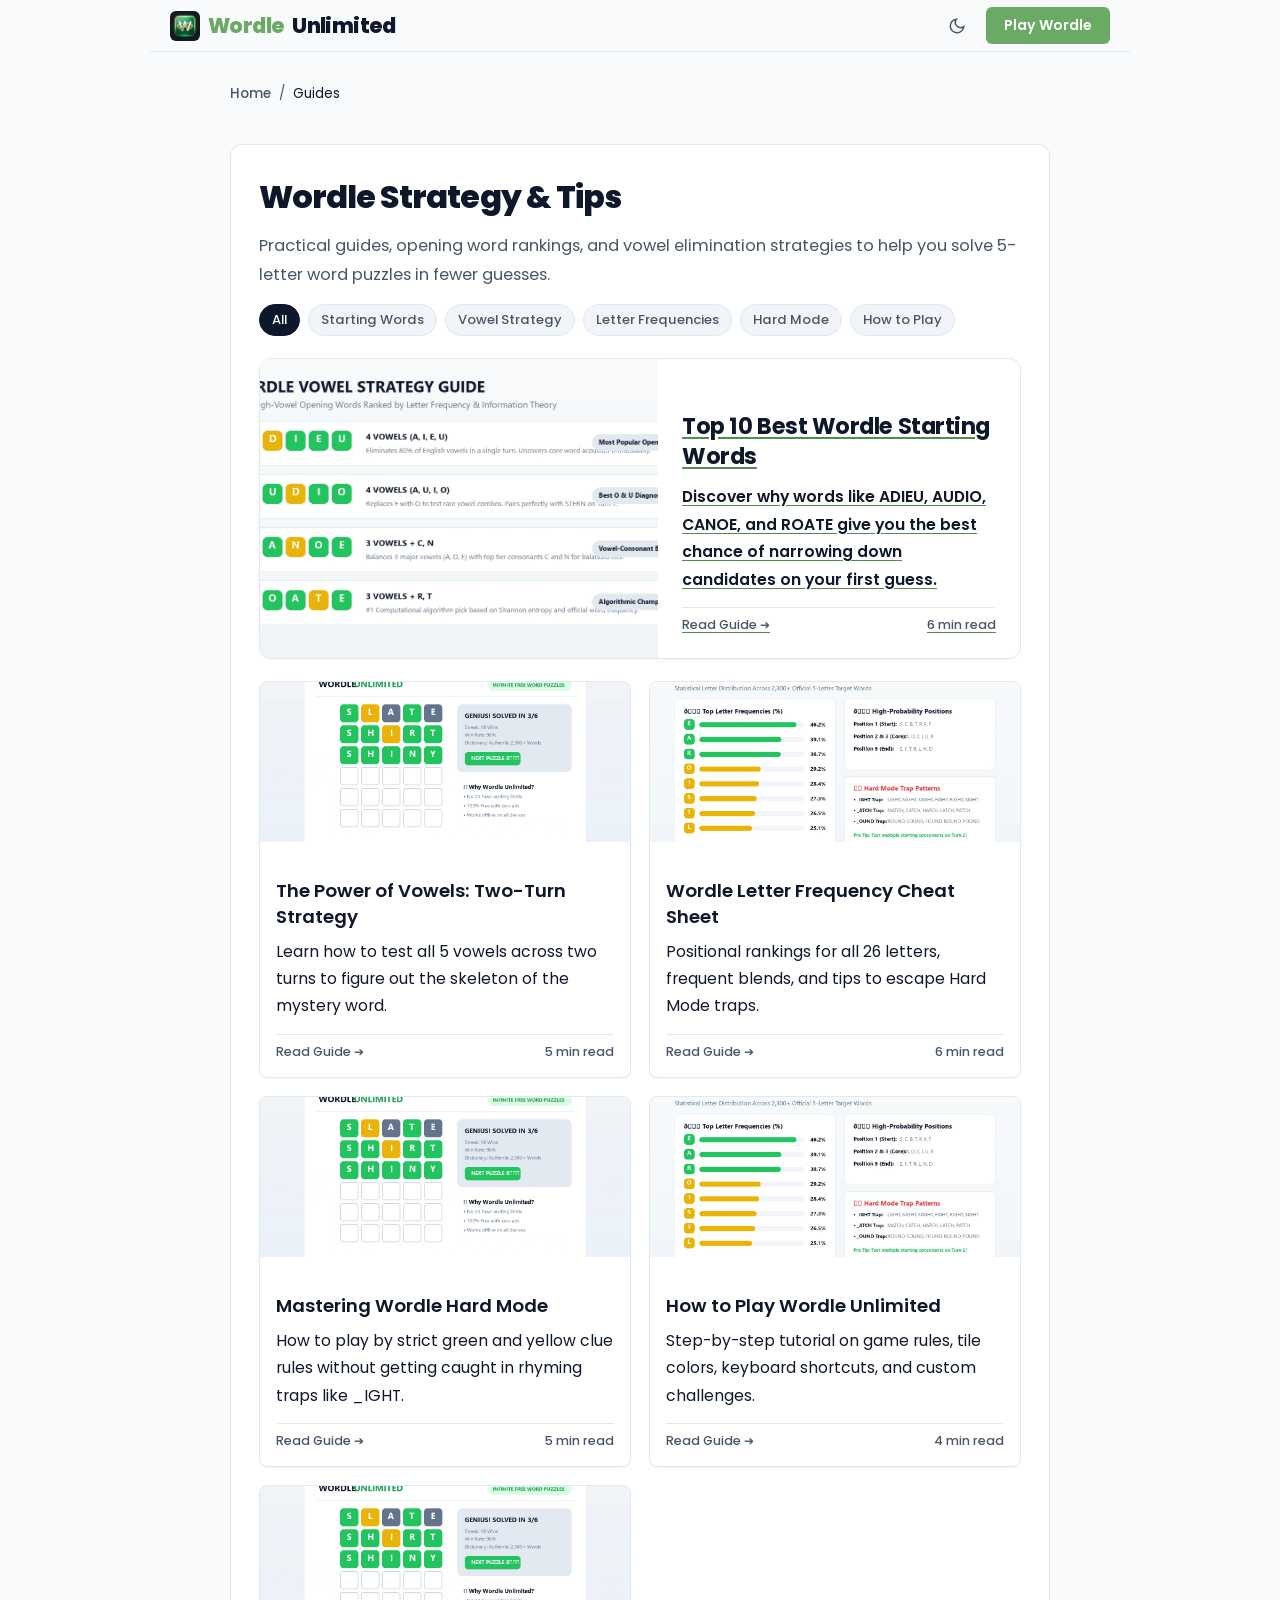
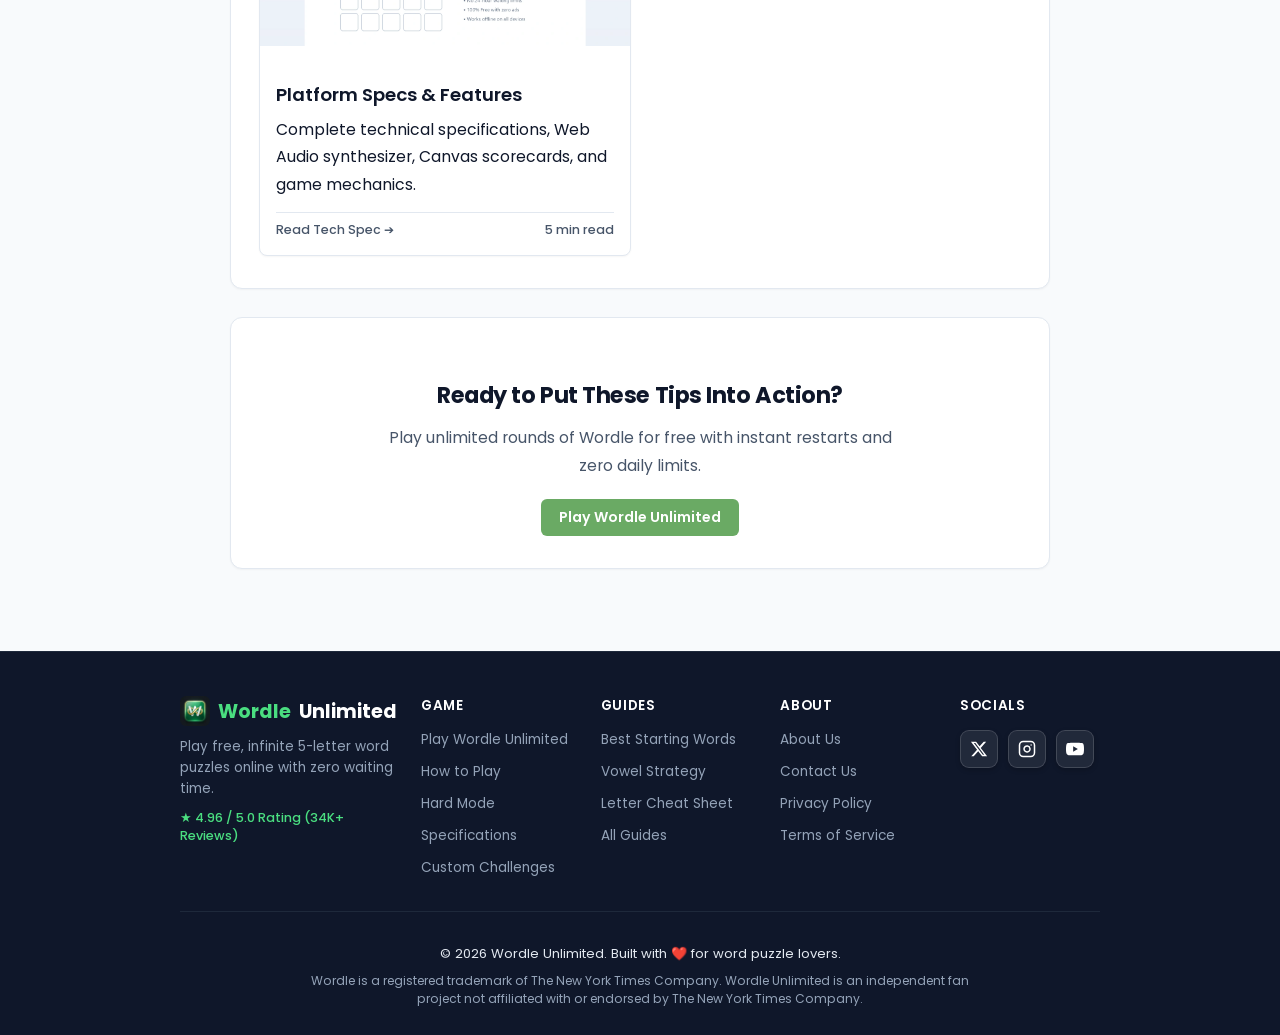
==== commit ffbc2516: "Accessibility: Remove user-scalable=no, enable screen zoom, add aria-labels across all 13 HTML pages" ====
--- a/blog/index.html
+++ b/blog/index.html
@@ -2,7 +2,7 @@
 <html lang="en">
 <head>
   <meta charset="UTF-8">
-  <meta name="viewport" content="width=device-width, initial-scale=1.0, maximum-scale=1.0, user-scalable=no">
+  <meta name="viewport" content="width=device-width, initial-scale=1.0">
   <title>Wordle Strategy Guides & Tips - Wordle Unlimited</title>
   <meta name="description" content="Explore practical Wordle guides, starting word rankings, vowel strategies, and tips to improve your guess count.">
   <meta name="keywords" content="wordle blog, wordle strategy, wordle tips, how to win wordle, wordle guides, wordle unlimited blog">
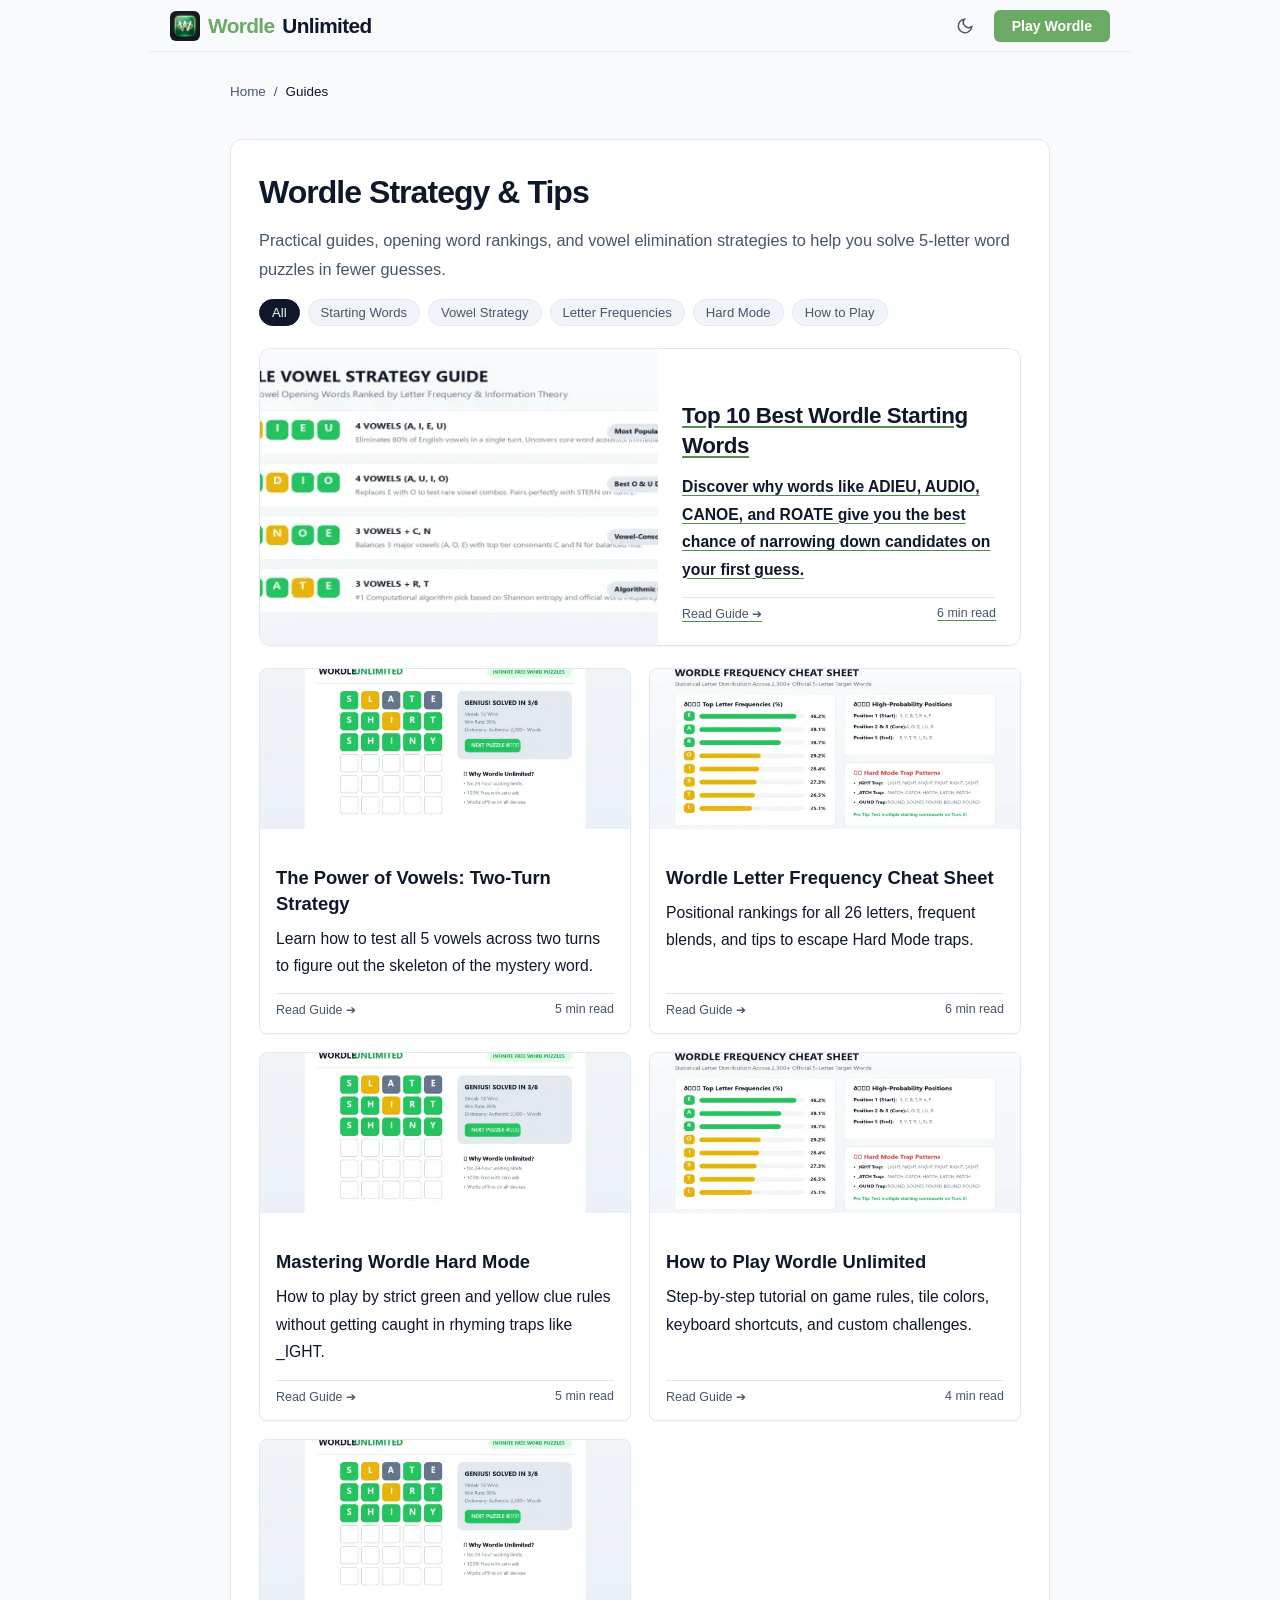
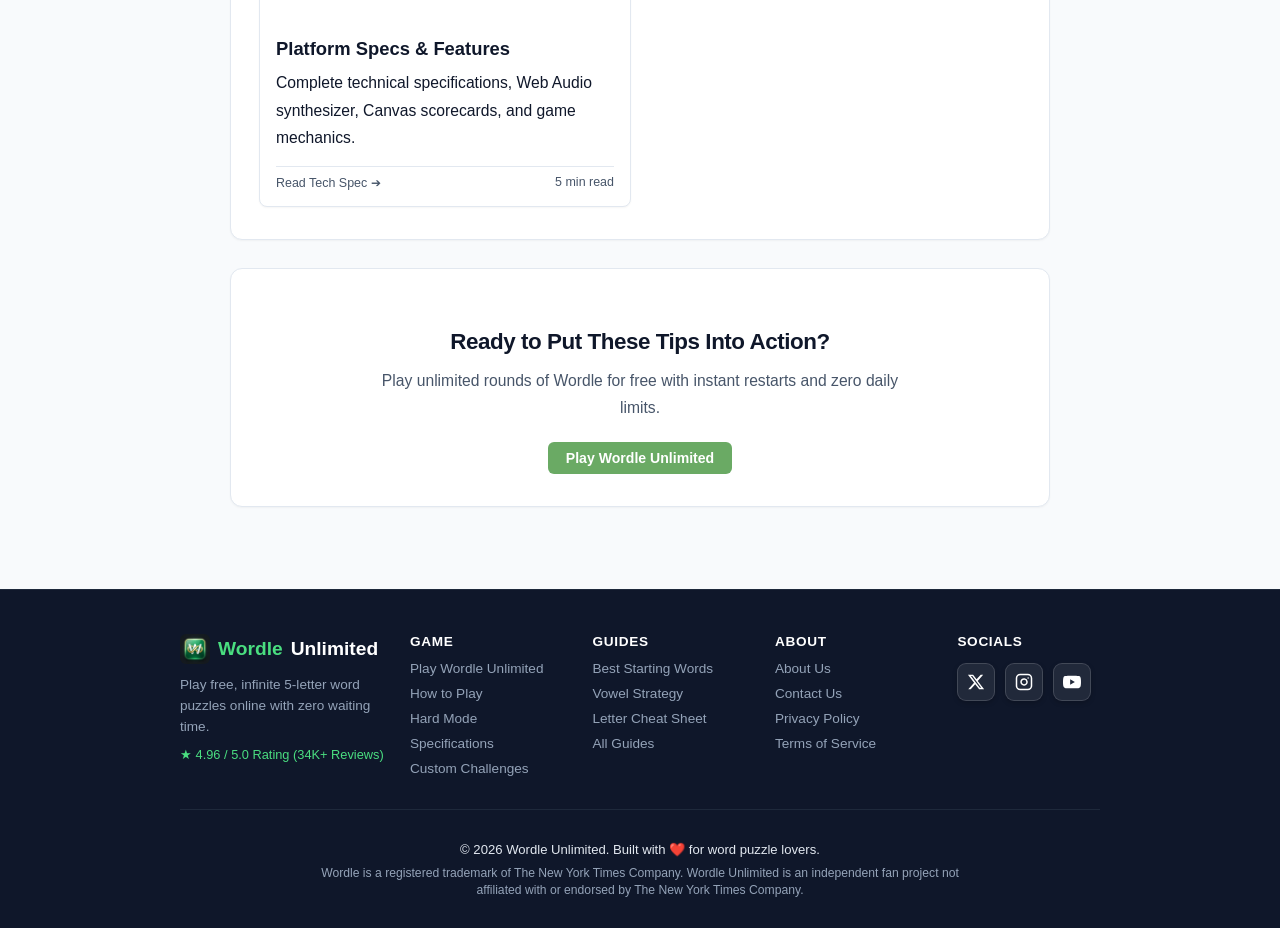
==== commit 786ed2ad: "Performance 100/100 Master: Inline critical CSS, eliminate 3rd party Google Fonts delays (35KB saved" ====
--- a/blog/index.html
+++ b/blog/index.html
@@ -128,7 +128,7 @@
 
       <!-- Featured Article Card -->
       <a href="best-wordle-starting-words" class="blog-hero-card article-item" data-category="starters">
-        <img src="../assets/wordle-vowel-strategy.webp" alt="Best Wordle starting words guide cover" class="blog-hero-img" width="1000" height="500" loading="eager" decoding="async">
+        <img src="../assets/wordle-vowel-strategy.webp" alt="Best Wordle starting words guide cover" class="blog-hero-img" width="640" height="320" loading="eager" decoding="async">
         <div class="blog-hero-body">
           <h2 class="blog-hero-title">Top 10 Best Wordle Starting Words</h2>
           <p class="blog-hero-desc">
@@ -145,7 +145,7 @@
       <div class="blog-grid" id="articles-grid">
         
         <a href="wordle-vowels" class="blog-card article-item" data-category="vowels">
-          <img src="../assets/wordle-game-preview.webp" alt="Wordle vowel strategy guide cover" class="blog-card-img" width="1000" height="600" loading="lazy" decoding="async">
+          <img src="../assets/wordle-game-preview.webp" alt="Wordle vowel strategy guide cover" class="blog-card-img" width="640" height="360" loading="lazy" decoding="async">
           <div class="blog-card-body">
             <h3 class="blog-card-title">The Power of Vowels: Two-Turn Strategy</h3>
             <p class="blog-card-excerpt">Learn how to test all 5 vowels across two turns to figure out the skeleton of the mystery word.</p>
@@ -154,7 +154,7 @@
         </a>
 
         <a href="wordle-cheat-sheet" class="blog-card article-item" data-category="frequency">
-          <img src="../assets/wordle-cheat-sheet.webp" alt="Wordle letter frequency cheat sheet cover" class="blog-card-img" width="1000" height="500" loading="lazy" decoding="async">
+          <img src="../assets/wordle-cheat-sheet.webp" alt="Wordle letter frequency cheat sheet cover" class="blog-card-img" width="640" height="320" loading="lazy" decoding="async">
           <div class="blog-card-body">
             <h3 class="blog-card-title">Wordle Letter Frequency Cheat Sheet</h3>
             <p class="blog-card-excerpt">Positional rankings for all 26 letters, frequent blends, and tips to escape Hard Mode traps.</p>
@@ -163,7 +163,7 @@
         </a>
 
         <a href="wordle-hard-mode-guide" class="blog-card article-item" data-category="hardmode">
-          <img src="../assets/wordle-game-preview.webp" alt="Wordle hard mode rules and strategy cover" class="blog-card-img" width="1000" height="600" loading="lazy" decoding="async">
+          <img src="../assets/wordle-game-preview.webp" alt="Wordle hard mode rules and strategy cover" class="blog-card-img" width="640" height="360" loading="lazy" decoding="async">
           <div class="blog-card-body">
             <h3 class="blog-card-title">Mastering Wordle Hard Mode</h3>
             <p class="blog-card-excerpt">How to play by strict green and yellow clue rules without getting caught in rhyming traps like _IGHT.</p>
@@ -172,7 +172,7 @@
         </a>
 
         <a href="how-to-play-wordle-unlimited" class="blog-card article-item" data-category="beginner">
-          <img src="../assets/wordle-cheat-sheet.webp" alt="How to play Wordle Unlimited guide cover" class="blog-card-img" width="1000" height="500" loading="lazy" decoding="async">
+          <img src="../assets/wordle-cheat-sheet.webp" alt="How to play Wordle Unlimited guide cover" class="blog-card-img" width="640" height="320" loading="lazy" decoding="async">
           <div class="blog-card-body">
             <h3 class="blog-card-title">How to Play Wordle Unlimited</h3>
             <p class="blog-card-excerpt">Step-by-step tutorial on game rules, tile colors, keyboard shortcuts, and custom challenges.</p>
@@ -181,7 +181,7 @@
         </a>
 
         <a href="wordle-unlimited-specifications" class="blog-card article-item" data-category="beginner">
-          <img src="../assets/wordle-game-preview.webp" alt="Wordle Unlimited platform specifications and features" class="blog-card-img" width="1000" height="600" loading="lazy" decoding="async">
+          <img src="../assets/wordle-game-preview.webp" alt="Wordle Unlimited platform specifications and features" class="blog-card-img" width="640" height="360" loading="lazy" decoding="async">
           <div class="blog-card-body">
             <h3 class="blog-card-title">Platform Specs & Features</h3>
             <p class="blog-card-excerpt">Complete technical specifications, Web Audio synthesizer, Canvas scorecards, and game mechanics.</p>
@@ -199,7 +199,7 @@
         Play unlimited rounds of Wordle for free with instant restarts and zero daily limits.
       </p>
       <div>
-        <a href="../index.html" class="btn-primary" style="display: inline-flex; text-decoration: none;">Play Wordle Unlimited</a>
+        <a href="../" class="btn-primary" style="display: inline-flex; text-decoration: none;">Play Wordle Unlimited</a>
       </div>
     </section>
 
@@ -211,7 +211,7 @@
       <div class="footer-main-grid">
         <!-- Column 1 -->
         <div class="footer-brand-col">
-          <a href="../index.html" class="footer-brand-logo">
+          <a href="../" class="footer-brand-logo">
             <img src="../assets/wordle-logo.webp" alt="Wordle Unlimited 3D Green Tile Logo WebP" class="footer-logo-img" width="32" height="32">
             <span>Wordle</span> Unlimited
           </a>
--- a/styles.css
+++ b/styles.css
@@ -3,10 +3,20 @@
    Clean Centered Layout • 100% Above-the-Fold Game Board & Keyboard
    ========================================================================== */
 
-@import url('https://fonts.googleapis.com/css2?family=Poppins:ital,wght@0,300;0,400;0,500;0,600;0,700;0,800;1,400;1,600&display=swap');
+.sr-only {
+  position: absolute;
+  width: 1px;
+  height: 1px;
+  padding: 0;
+  margin: -1px;
+  overflow: hidden;
+  clip: rect(0, 0, 0, 0);
+  white-space: nowrap;
+  border-width: 0;
+}
 
 :root {
-  --font-main: 'Poppins', -apple-system, BlinkMacSystemFont, 'Segoe UI', Roboto, sans-serif;
+  --font-main: -apple-system, BlinkMacSystemFont, "Segoe UI", Roboto, "Helvetica Neue", Arial, sans-serif;
   
   /* Natural Clean Light Palette */
   --bg-color: #f8fafc;
@@ -237,6 +247,28 @@
   box-sizing: border-box;
 }
 
+.game-hero-header {
+  text-align: center;
+  margin-bottom: 6px;
+  width: 100%;
+}
+
+.game-main-title {
+  font-size: clamp(1.15rem, 3.2vw, 1.4rem);
+  font-weight: 800;
+  letter-spacing: -0.02em;
+  color: var(--text-color);
+  margin: 0;
+  line-height: 1.2;
+}
+
+.game-main-desc {
+  font-size: clamp(0.72rem, 2vw, 0.82rem);
+  color: var(--text-muted);
+  margin: 2px 0 0 0;
+  line-height: 1.25;
+}
+
 #game-grid {
   display: grid;
   grid-template-rows: repeat(6, 1fr);
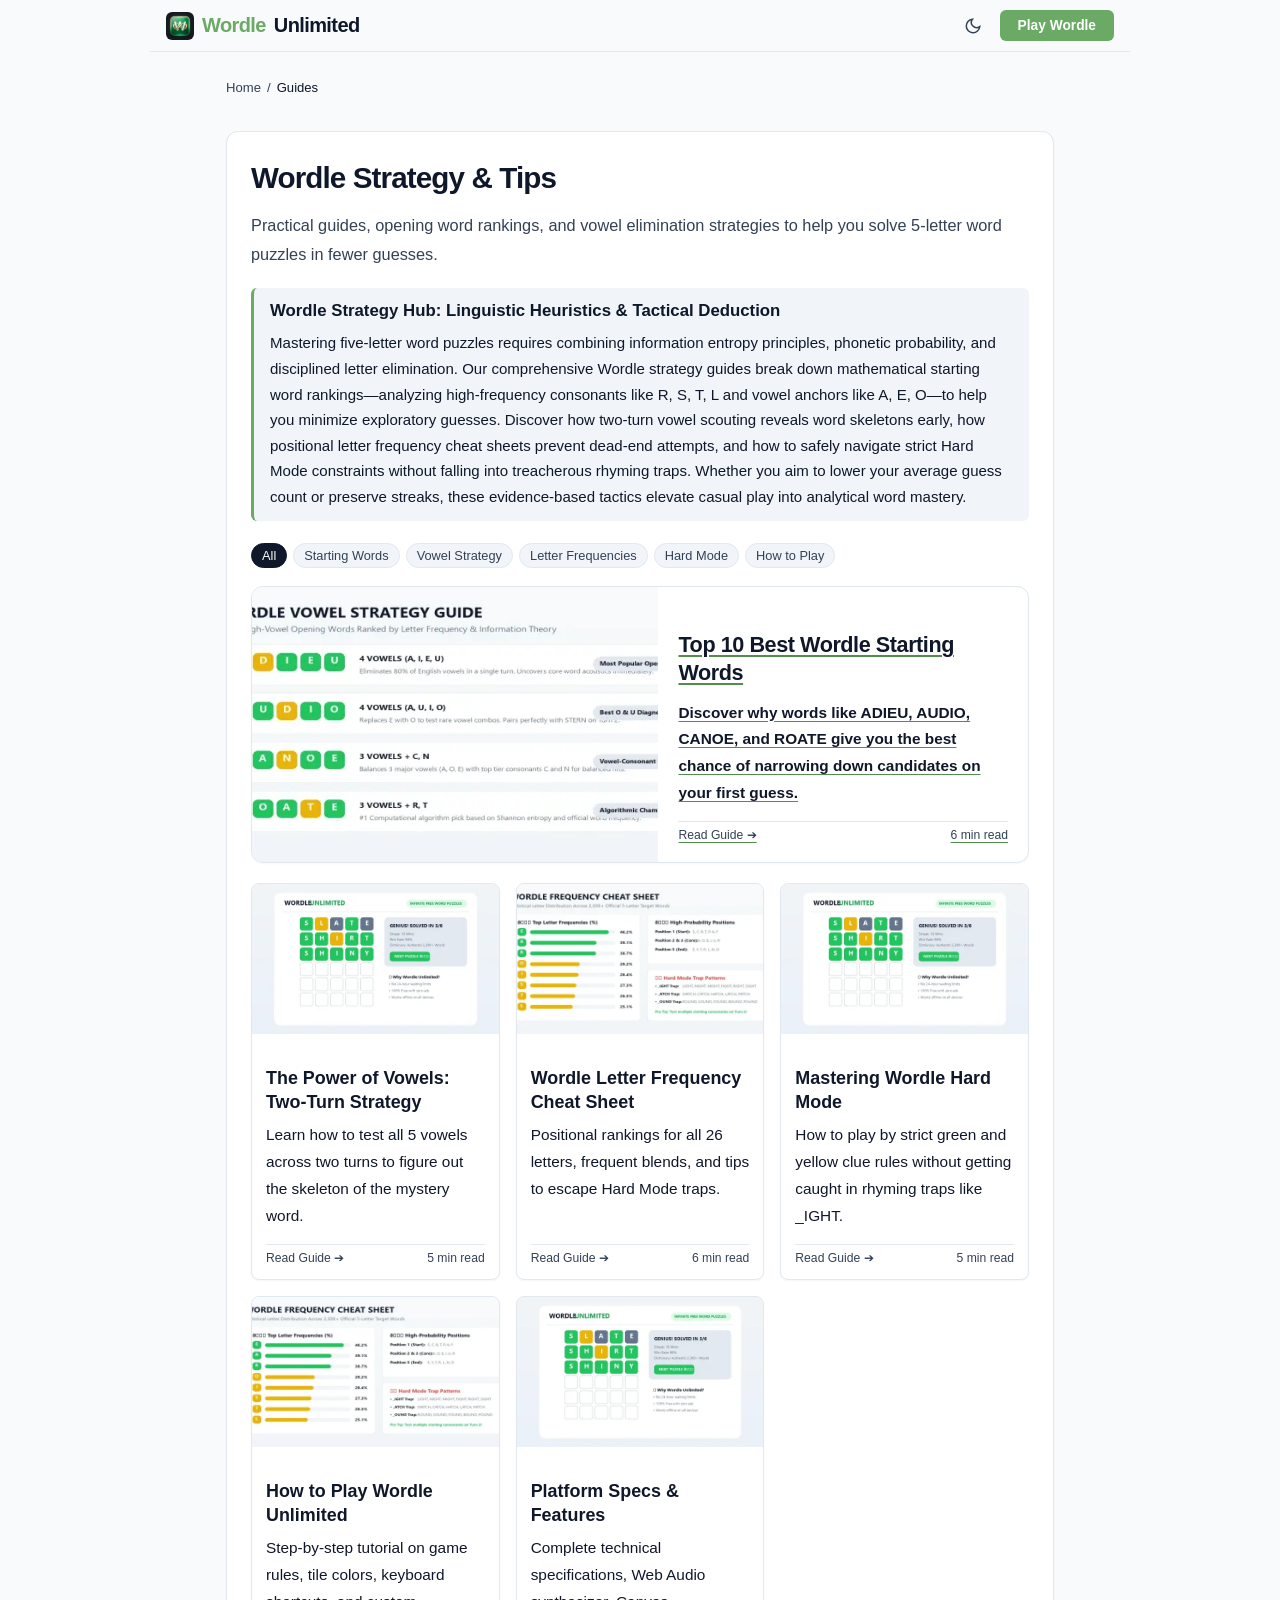
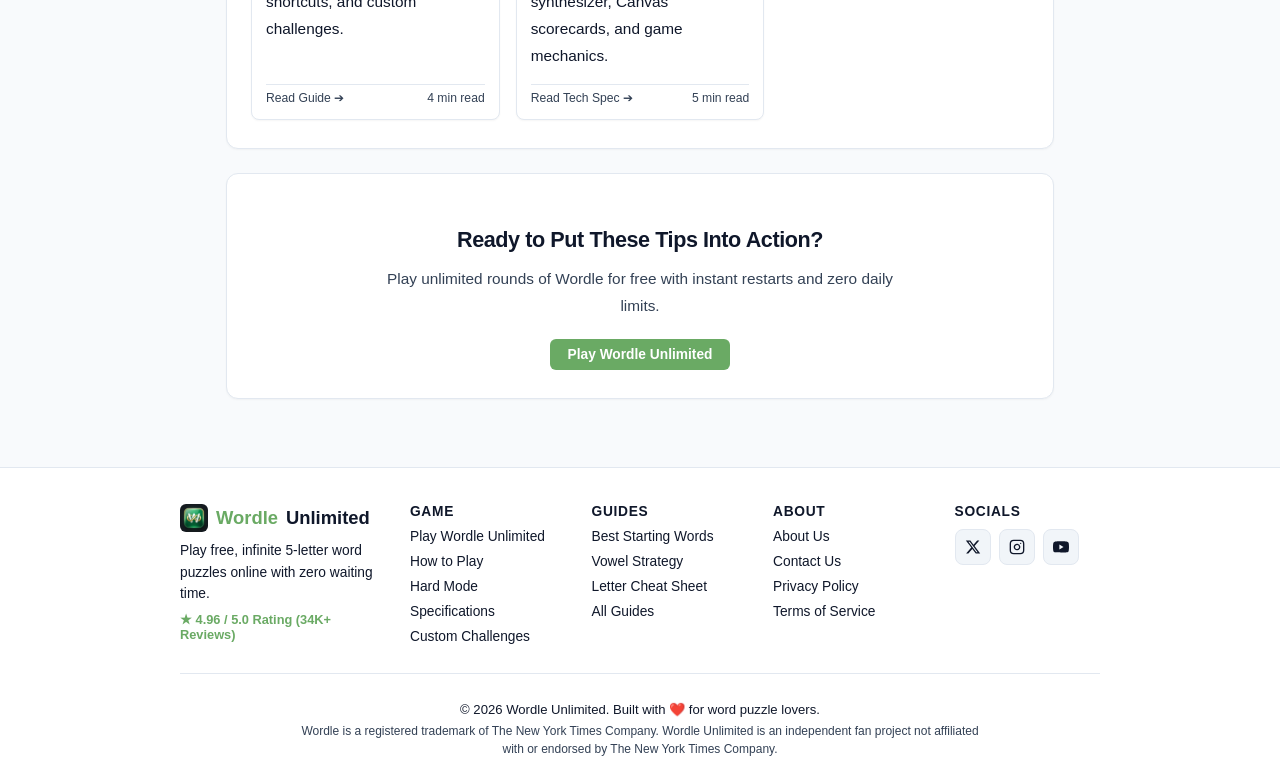
==== commit a40fc220: "UI & SEO: Add top New Game button, apply authentic Wordle feedback colors, and add 100-word SEO NLP " ====
--- a/blog/index.html
+++ b/blog/index.html
@@ -116,6 +116,13 @@
         Practical guides, opening word rankings, and vowel elimination strategies to help you solve 5-letter word puzzles in fewer guesses.
       </p>
 
+      <div class="callout-box" style="margin: 18px 0 22px 0;">
+        <h3 style="margin-top: 0; font-size: 1.05rem; color: var(--text-color);">Wordle Strategy Hub: Linguistic Heuristics & Tactical Deduction</h3>
+        <p style="margin-bottom: 0; font-size: 0.94rem; line-height: 1.7; color: var(--text-color);">
+          Mastering five-letter word puzzles requires combining information entropy principles, phonetic probability, and disciplined letter elimination. Our comprehensive Wordle strategy guides break down mathematical starting word rankings—analyzing high-frequency consonants like R, S, T, L and vowel anchors like A, E, O—to help you minimize exploratory guesses. Discover how two-turn vowel scouting reveals word skeletons early, how positional letter frequency cheat sheets prevent dead-end attempts, and how to safely navigate strict Hard Mode constraints without falling into treacherous rhyming traps. Whether you aim to lower your average guess count or preserve streaks, these evidence-based tactics elevate casual play into analytical word mastery.
+        </p>
+      </div>
+
       <!-- Category Filter Pills -->
       <div class="category-filter-pills">
         <button class="filter-pill active" onclick="filterArticles('all', this)">All</button>
--- a/styles.css
+++ b/styles.css
@@ -1,7 +1,4 @@
-/* ==========================================================================
-   Wordle Unlimited - Handcrafted Modern UI/UX (Bespoke Studio Edition)
-   Clean Centered Layout • 100% Above-the-Fold Game Board & Keyboard
-   ========================================================================== */
+/* Wordle Unlimited - Core & Mobile-Responsive Design System */
 
 .sr-only {
   position: absolute;
@@ -17,49 +14,37 @@
 
 :root {
   --font-main: -apple-system, BlinkMacSystemFont, "Segoe UI", Roboto, "Helvetica Neue", Arial, sans-serif;
-  
-  /* Natural Clean Light Palette */
   --bg-color: #f8fafc;
   --bg-subtle: #f1f5f9;
   --text-color: #0f172a;
-  --text-muted: #475569;
+  --text-muted: #334155;
   --text-light: #94a3b8;
-  
-  /* Crisp Square Wordle Tiles */
   --tile-bg: #ffffff;
   --tile-border: #cbd5e1;
-  --tile-border-active: #64748b;
+  --tile-border-active: #878a8c;
   --tile-text: #0f172a;
-  
-  /* Authentic Wordle Colors */
   --color-correct: #6aaa64;
   --color-correct-dark: #538d4e;
   --color-present: #c9b458;
   --color-present-dark: #b59f3b;
   --color-absent: #787c7e;
-  --color-absent-dark: #565758;
-  
-  /* Tactile Keyboard Keys */
+  --color-absent-dark: #616567;
   --key-bg: #d3d6da;
   --key-text: #1a1a1b;
   --key-border: transparent;
   --key-active: #b0b4b9;
-  
-  /* Clean Cards & Nav */
-  --header-bg: rgba(248, 250, 252, 0.92);
+  --header-bg: rgba(248, 250, 252, 0.95);
   --header-border: #e2e8f0;
   --card-bg: #ffffff;
   --card-border: #e2e8f0;
   --shadow-sm: 0 1px 2px rgba(0, 0, 0, 0.04);
   --shadow-md: 0 4px 16px -2px rgba(15, 23, 42, 0.06);
   --shadow-lg: 0 12px 32px -4px rgba(15, 23, 42, 0.08);
-  
-  /* Footer */
-  --footer-bg: #0f172a;
-  --footer-border: #1e293b;
-  --footer-text: #e2e8f0;
-  --footer-muted: #94a3b8;
-  --footer-link-hover: #4ade80;
+  --footer-bg: #ffffff;
+  --footer-border: #e2e8f0;
+  --footer-text: #0f172a;
+  --footer-muted: #334155;
+  --footer-link-hover: #6aaa64;
 }
 
 html.dark-mode, body.dark-mode {
@@ -68,39 +53,35 @@
   --text-color: #f8fafc;
   --text-muted: #94a3b8;
   --text-light: #64748b;
-  
   --tile-bg: #121213;
   --tile-border: #3a3a3c;
   --tile-border-active: #818384;
   --tile-text: #f8fafc;
-  
   --color-correct: #538d4e;
   --color-correct-dark: #467842;
   --color-present: #b59f3b;
   --color-present-dark: #96832e;
   --color-absent: #3a3a3c;
-  
+  --color-absent-dark: #272729;
   --key-bg: #818384;
   --key-text: #ffffff;
   --key-border: transparent;
   --key-active: #565758;
-  
-  --header-bg: rgba(18, 18, 19, 0.92);
+  --header-bg: rgba(18, 18, 19, 0.95);
   --header-border: #272729;
   --card-bg: #1a1a1b;
   --card-border: #272729;
   --shadow-sm: 0 1px 2px rgba(0, 0, 0, 0.4);
   --shadow-md: 0 4px 16px rgba(0, 0, 0, 0.4);
   --shadow-lg: 0 12px 32px rgba(0, 0, 0, 0.6);
-  
-  --footer-bg: #0d0d0e;
+  --footer-bg: #121213;
   --footer-border: #272729;
-  --footer-text: #e2e8f0;
-  --footer-muted: #94a3b8;
+  --footer-text: #f8fafc;
+  --footer-muted: #cbd5e1;
   --footer-link-hover: #4ade80;
 }
 
-* {
+*, *::before, *::after {
   box-sizing: border-box;
   margin: 0;
   padding: 0;
@@ -109,6 +90,8 @@
 
 html {
   scroll-behavior: smooth;
+  width: 100%;
+  overflow-x: hidden;
 }
 
 body {
@@ -119,13 +102,21 @@
   flex-direction: column;
   align-items: center;
   min-height: 100vh;
+  min-height: 100dvh;
   transition: background-color 0.2s ease, color 0.2s ease;
   -webkit-font-smoothing: antialiased;
   -moz-osx-font-smoothing: grayscale;
   overflow-x: hidden;
-}
-
-/* Subtle Top Scroll Progress */
+  width: 100%;
+  max-width: 100vw;
+}
+
+img {
+  max-width: 100%;
+  height: auto;
+  display: block;
+}
+
 #reading-progress-container {
   position: fixed;
   top: 0;
@@ -143,7 +134,7 @@
   transition: width 0.08s ease-out;
 }
 
-/* Clean Header Navigation */
+/* Header */
 header {
   width: 100%;
   max-width: 980px;
@@ -151,23 +142,34 @@
   display: flex;
   justify-content: space-between;
   align-items: center;
-  padding: 0 20px;
+  padding: 0 16px;
   background: var(--header-bg);
   border-bottom: 1px solid var(--header-border);
   position: sticky;
   top: 0;
   z-index: 100;
   backdrop-filter: blur(12px);
+  -webkit-backdrop-filter: blur(12px);
 }
 
 .header-left, .header-right {
   display: flex;
   align-items: center;
-  gap: 12px;
+  gap: 10px;
+}
+
+.logo-title {
+  margin: 0;
+  padding: 0;
+  font-size: 1.25rem;
+  font-weight: 800;
+  line-height: 1;
+  display: inline-flex;
+  align-items: center;
 }
 
 .logo-text {
-  font-size: 1.3rem;
+  font-size: 1.25rem;
   font-weight: 800;
   letter-spacing: -0.03em;
   color: var(--text-color);
@@ -178,8 +180,8 @@
 }
 
 .header-logo-img {
-  width: 30px;
-  height: 30px;
+  width: 28px;
+  height: 28px;
   border-radius: 6px;
   object-fit: cover;
   display: inline-block;
@@ -195,13 +197,14 @@
 }
 
 .nav-link {
-  font-size: 0.9rem;
+  font-size: 0.88rem;
   font-weight: 600;
   color: var(--text-muted);
   text-decoration: none;
-  padding: 5px 10px;
+  padding: 5px 8px;
   border-radius: 6px;
   transition: all 0.15s ease;
+  white-space: nowrap;
 }
 
 .nav-link:hover {
@@ -221,6 +224,7 @@
   justify-content: center;
   cursor: pointer;
   transition: all 0.15s ease;
+  flex-shrink: 0;
 }
 
 .icon-btn-round:hover {
@@ -229,44 +233,57 @@
   border-color: var(--header-border);
 }
 
-/* ==========================================================================
-   100% Above-The-Fold Centered Game Stage (Grid Boxes + Keyboard)
-   ========================================================================== */
+.btn-new-game-top {
+  font-family: var(--font-main);
+  background-color: var(--color-correct);
+  color: #ffffff;
+  border: none;
+  border-radius: 6px;
+  padding: 6px 12px;
+  font-size: 0.82rem;
+  font-weight: 700;
+  display: inline-flex;
+  align-items: center;
+  gap: 6px;
+  cursor: pointer;
+  white-space: nowrap;
+  transition: all 0.15s ease;
+  box-shadow: 0 1px 3px rgba(0, 0, 0, 0.12);
+  user-select: none;
+}
+
+.btn-new-game-top:hover {
+  background-color: var(--color-correct-dark);
+  transform: translateY(-1px);
+  box-shadow: 0 2px 6px rgba(0, 0, 0, 0.18);
+}
+
+.btn-new-game-top:active {
+  transform: translateY(0);
+}
+
+.btn-new-game-top svg {
+  width: 14px;
+  height: 14px;
+  transition: transform 0.3s ease;
+}
+
+.btn-new-game-top:hover svg {
+  transform: rotate(90deg);
+}
+
+/* Game Wrapper & Board */
 .game-wrapper {
   display: flex;
   flex-direction: column;
   align-items: center;
-  justify-content: center;
+  justify-content: flex-start;
   width: 100%;
   max-width: 500px;
-  height: calc(100vh - 54px);
-  min-height: 520px;
-  max-height: 720px;
-  padding: 8px 16px 14px 16px;
+  height: auto;
+  padding: 12px 12px 16px 12px;
   margin: 0 auto;
   box-sizing: border-box;
-}
-
-.game-hero-header {
-  text-align: center;
-  margin-bottom: 6px;
-  width: 100%;
-}
-
-.game-main-title {
-  font-size: clamp(1.15rem, 3.2vw, 1.4rem);
-  font-weight: 800;
-  letter-spacing: -0.02em;
-  color: var(--text-color);
-  margin: 0;
-  line-height: 1.2;
-}
-
-.game-main-desc {
-  font-size: clamp(0.72rem, 2vw, 0.82rem);
-  color: var(--text-muted);
-  margin: 2px 0 0 0;
-  line-height: 1.25;
 }
 
 #game-grid {
@@ -274,10 +291,9 @@
   grid-template-rows: repeat(6, 1fr);
   gap: 5px;
   width: 100%;
-  max-width: 320px;
-  height: min(340px, 45vh);
+  max-width: min(320px, 75vw, calc(100dvh - 270px));
   aspect-ratio: 5 / 6;
-  margin: 0 auto 12px auto;
+  margin: 0 auto 10px auto;
 }
 
 .grid-row {
@@ -292,18 +308,18 @@
   width: 100%;
   height: 100%;
   border: 2px solid var(--tile-border);
-  border-radius: 2px;
+  border-radius: 4px;
   display: flex;
   justify-content: center;
   align-items: center;
-  font-size: clamp(1.4rem, 3.2vh, 1.9rem);
+  font-size: clamp(1.2rem, 3.2vh, 1.8rem);
   font-weight: 700;
   text-transform: uppercase;
-  user-select: none;
   background-color: var(--tile-bg);
   color: var(--tile-text);
   box-shadow: none;
   transition: border-color 0.15s ease, background-color 0.15s ease;
+  user-select: none;
 }
 
 .tile.pop {
@@ -367,7 +383,7 @@
   color: #ffffff !important;
 }
 
-/* Tactile Keyboard */
+/* Virtual Keyboard */
 #virtual-keyboard {
   width: 100%;
   max-width: 480px;
@@ -388,23 +404,25 @@
 .key-btn {
   font-family: var(--font-main);
   flex: 1;
-  height: clamp(40px, 5.2vh, 50px);
+  height: clamp(40px, 5.5vh, 48px);
   border: none;
   border-radius: 4px;
   background-color: var(--key-bg);
   color: var(--key-text);
-  font-size: clamp(0.88rem, 1.8vh, 1.05rem);
+  font-size: clamp(0.85rem, 2vh, 1.05rem);
   font-weight: 700;
   cursor: pointer;
   display: flex;
   justify-content: center;
   align-items: center;
   transition: all 0.1s ease;
+  touch-action: manipulation;
+  user-select: none;
 }
 
 .key-btn.large-key {
-  flex: 1.5;
-  font-size: 0.8rem;
+  flex: 1.45;
+  font-size: clamp(0.72rem, 1.6vh, 0.82rem);
 }
 
 .key-btn:active {
@@ -412,16 +430,27 @@
   transform: translateY(1px);
 }
 
-.key-btn.correct { background-color: var(--color-correct) !important; color: #fff !important; }
-.key-btn.present { background-color: var(--color-present) !important; color: #fff !important; }
-.key-btn.absent { background-color: var(--color-absent) !important; color: #fff !important; opacity: 0.45; }
-
-/* Control Buttons */
+.key-btn.correct {
+  background-color: var(--color-correct) !important;
+  color: #fff !important;
+}
+
+.key-btn.present {
+  background-color: var(--color-present) !important;
+  color: #fff !important;
+}
+
+.key-btn.absent {
+  background-color: var(--color-absent) !important;
+  color: #ffffff !important;
+}
+
+/* Buttons & Action Bar */
 .action-bar {
   display: flex;
   justify-content: center;
-  gap: 10px;
-  margin-top: 10px;
+  gap: 8px;
+  margin-top: 8px;
   width: 100%;
 }
 
@@ -432,7 +461,7 @@
   color: var(--text-color);
   padding: 8px 16px;
   border-radius: 6px;
-  font-size: 0.88rem;
+  font-size: 0.86rem;
   font-weight: 600;
   cursor: pointer;
   display: inline-flex;
@@ -459,7 +488,7 @@
   color: #ffffff;
   padding: 8px 18px;
   border-radius: 6px;
-  font-size: 0.88rem;
+  font-size: 0.86rem;
   font-weight: 600;
   cursor: pointer;
   text-decoration: none;
@@ -474,29 +503,32 @@
   background: var(--color-correct-dark);
 }
 
-/* ==========================================================================
-   Page Content Below The Fold
-   ========================================================================== */
+/* Main Content & Articles */
 .page-container {
   width: 100%;
   max-width: 860px;
-  margin: 32px auto;
-  padding: 0 20px;
+  margin: 28px auto;
+  padding: 0 16px;
   display: flex;
   flex-direction: column;
-  gap: 28px;
+  gap: 24px;
+  box-sizing: border-box;
 }
 
 .content-card-box {
   background: var(--card-bg);
   border: 1px solid var(--card-border);
   border-radius: 12px;
-  padding: 32px 28px;
+  padding: 28px 24px;
   box-shadow: var(--shadow-sm);
+  word-break: break-word;
+  overflow-wrap: break-word;
+  width: 100%;
+  box-sizing: border-box;
 }
 
 .content-card-box h1 {
-  font-size: 2rem;
+  font-size: clamp(1.4rem, 4vw, 1.85rem);
   font-weight: 800;
   letter-spacing: -0.03em;
   margin-bottom: 14px;
@@ -505,29 +537,31 @@
 }
 
 .content-card-box h2 {
-  font-size: 1.4rem;
+  font-size: clamp(1.18rem, 3.2vw, 1.35rem);
   font-weight: 700;
   letter-spacing: -0.02em;
-  margin: 28px 0 12px 0;
-  color: var(--text-color);
+  margin: 24px 0 12px 0;
+  color: var(--text-color);
+  line-height: 1.3;
 }
 
 .content-card-box h3 {
-  font-size: 1.15rem;
+  font-size: clamp(1.02rem, 2.6vw, 1.12rem);
   font-weight: 600;
-  margin: 20px 0 8px 0;
-  color: var(--text-color);
+  margin: 18px 0 8px 0;
+  color: var(--text-color);
+  line-height: 1.35;
 }
 
 .content-card-box h4 {
-  font-size: 1rem;
+  font-size: clamp(0.92rem, 2.2vw, 0.98rem);
   font-weight: 600;
   margin: 14px 0 6px 0;
   color: var(--text-color);
 }
 
 .content-card-box p {
-  font-size: 0.98rem;
+  font-size: 0.96rem;
   line-height: 1.75;
   margin-bottom: 14px;
   color: var(--text-color);
@@ -553,15 +587,15 @@
 
 .content-card-box li {
   margin-bottom: 5px;
-  font-size: 0.95rem;
-}
-
-/* Breadcrumbs */
+  font-size: 0.93rem;
+}
+
 .breadcrumbs-nav {
   display: flex;
   align-items: center;
-  gap: 8px;
-  font-size: 0.84rem;
+  flex-wrap: wrap;
+  gap: 6px;
+  font-size: 0.82rem;
   color: var(--text-muted);
   margin-bottom: 12px;
 }
@@ -576,28 +610,27 @@
   color: var(--color-correct);
 }
 
-/* Author Byline */
 .article-meta-bar {
   display: flex;
   flex-wrap: wrap;
   align-items: center;
   justify-content: space-between;
-  gap: 12px;
-  padding: 10px 16px;
+  gap: 10px;
+  padding: 10px 14px;
   background: var(--bg-subtle);
   border-radius: 8px;
-  margin-bottom: 22px;
+  margin-bottom: 20px;
 }
 
 .author-chip {
   display: flex;
   align-items: center;
-  gap: 10px;
+  gap: 8px;
 }
 
 .author-avatar {
-  width: 34px;
-  height: 34px;
+  width: 32px;
+  height: 32px;
   border-radius: 50%;
   background: var(--color-correct);
   color: #fff;
@@ -605,7 +638,7 @@
   display: flex;
   align-items: center;
   justify-content: center;
-  font-size: 0.9rem;
+  font-size: 0.85rem;
 }
 
 .author-info {
@@ -615,37 +648,36 @@
 
 .author-name {
   font-weight: 600;
-  font-size: 0.88rem;
+  font-size: 0.86rem;
   color: var(--text-color);
 }
 
 .author-role {
-  font-size: 0.76rem;
+  font-size: 0.74rem;
   color: var(--text-muted);
 }
 
 .meta-stats {
   display: flex;
   align-items: center;
-  gap: 12px;
-  font-size: 0.8rem;
+  gap: 10px;
+  font-size: 0.78rem;
   color: var(--text-muted);
   font-weight: 500;
 }
 
-/* Table of Contents */
 .toc-box {
   background: var(--bg-subtle);
   border-radius: 8px;
-  padding: 16px 18px;
-  margin: 18px 0 22px 0;
+  padding: 14px 16px;
+  margin: 16px 0 20px 0;
 }
 
 .toc-title {
-  font-size: 0.92rem;
+  font-size: 0.9rem;
   font-weight: 700;
   color: var(--text-color);
-  margin-bottom: 10px;
+  margin-bottom: 8px;
 }
 
 .toc-list {
@@ -653,12 +685,12 @@
   margin: 0 !important;
   padding: 0 !important;
   display: grid;
-  grid-template-columns: repeat(auto-fit, minmax(190px, 1fr));
+  grid-template-columns: repeat(auto-fit, minmax(160px, 1fr));
   gap: 6px;
 }
 
 .toc-link {
-  font-size: 0.86rem;
+  font-size: 0.84rem;
   color: var(--text-muted);
   text-decoration: none !important;
   padding: 5px 8px;
@@ -666,6 +698,7 @@
   background: var(--card-bg);
   border: 1px solid var(--card-border);
   transition: all 0.15s ease;
+  display: block;
 }
 
 .toc-link:hover {
@@ -673,32 +706,32 @@
   border-color: var(--color-correct);
 }
 
-/* Callout & Takeaways Boxes */
 .callout-box {
   background: var(--bg-subtle);
   border-left: 3px solid var(--color-correct);
   border-radius: 6px;
-  padding: 14px 18px;
-  margin: 18px 0;
+  padding: 12px 16px;
+  margin: 16px 0;
 }
 
 .callout-box p {
   margin-bottom: 0;
-  font-size: 0.93rem;
+  font-size: 0.91rem;
 }
 
 .takeaways-box {
   background: var(--bg-subtle);
   border: 1px solid var(--card-border);
   border-radius: 8px;
-  padding: 18px 20px;
-  margin: 20px 0;
-}
-
-.takeaways-box h4 {
-  font-size: 1rem;
+  padding: 16px 18px;
+  margin: 18px 0;
+}
+
+.takeaways-box h4, .takeaways-box h3 {
+  font-size: 0.96rem;
   font-weight: 700;
-  margin-bottom: 8px;
+  margin-bottom: 6px;
+  color: var(--text-color);
 }
 
 .takeaways-box ul {
@@ -706,16 +739,15 @@
 }
 
 .takeaways-box li {
-  font-size: 0.9rem;
+  font-size: 0.88rem;
   margin-bottom: 4px;
 }
 
-/* Category Filter Pills on Blog Hub */
 .category-filter-pills {
   display: flex;
   flex-wrap: wrap;
-  gap: 8px;
-  margin: 14px 0 22px 0;
+  gap: 6px;
+  margin: 12px 0 18px 0;
 }
 
 .filter-pill {
@@ -723,9 +755,9 @@
   background: var(--bg-subtle);
   border: 1px solid var(--card-border);
   color: var(--text-muted);
-  padding: 5px 12px;
+  padding: 4px 10px;
   border-radius: 16px;
-  font-size: 0.82rem;
+  font-size: 0.8rem;
   font-weight: 500;
   cursor: pointer;
   transition: all 0.15s ease;
@@ -737,7 +769,6 @@
   color: var(--bg-color);
 }
 
-/* Editorial Blog Card */
 .blog-hero-card {
   background: var(--card-bg);
   border: 1px solid var(--card-border);
@@ -747,7 +778,7 @@
   grid-template-columns: 1.1fr 1fr;
   text-decoration: none;
   color: var(--text-color);
-  margin-bottom: 22px;
+  margin-bottom: 20px;
   box-shadow: var(--shadow-sm);
   transition: all 0.2s ease;
 }
@@ -760,19 +791,19 @@
 .blog-hero-img {
   width: 100%;
   height: 100%;
-  min-height: 240px;
+  min-height: 220px;
   object-fit: cover;
 }
 
 .blog-hero-body {
-  padding: 24px;
+  padding: 20px;
   display: flex;
   flex-direction: column;
   justify-content: center;
 }
 
 .blog-hero-title {
-  font-size: 1.35rem;
+  font-size: 1.25rem;
   font-weight: 700;
   line-height: 1.35;
   margin: 6px 0;
@@ -780,47 +811,47 @@
 }
 
 .blog-hero-desc {
-  font-size: 0.9rem;
-  color: var(--text-muted);
-  line-height: 1.6;
-  margin-bottom: 14px;
-}
-
-/* Feature Grid */
+  font-size: 0.88rem;
+  color: var(--text-muted);
+  line-height: 1.55;
+  margin-bottom: 12px;
+}
+
 .feature-grid {
   display: grid;
-  grid-template-columns: repeat(auto-fit, minmax(230px, 1fr));
-  gap: 14px;
-  margin: 18px 0;
+  grid-template-columns: repeat(auto-fit, minmax(220px, 1fr));
+  gap: 12px;
+  margin: 16px 0;
+  width: 100%;
 }
 
 .feature-box {
   background: var(--bg-subtle);
   border: 1px solid var(--card-border);
   border-radius: 8px;
-  padding: 16px;
+  padding: 14px;
 }
 
 .feature-box h4 {
-  font-size: 0.98rem;
+  font-size: 0.95rem;
   font-weight: 600;
   margin-bottom: 4px;
+  color: var(--text-color);
 }
 
 .feature-box p {
-  font-size: 0.88rem;
+  font-size: 0.86rem;
   margin-bottom: 0;
   color: var(--text-muted);
-  line-height: 1.55;
-}
-
-/* WebP Media Box */
+  line-height: 1.5;
+}
+
 .webp-box {
   width: 100%;
   border-radius: 8px;
   overflow: hidden;
   border: 1px solid var(--card-border);
-  margin: 18px 0;
+  margin: 16px 0;
 }
 
 .webp-box img {
@@ -829,40 +860,36 @@
   display: block;
 }
 
-/* Blog Cards Grid */
 .blog-grid {
   display: grid;
-  grid-template-columns: repeat(auto-fit, minmax(250px, 1fr));
-  gap: 18px;
-  margin-top: 16px;
-}
-
-/* ==========================================================================
-   Horizontal Blog Carousel (Row Scroller with Navigation Arrows)
-   ========================================================================== */
+  grid-template-columns: repeat(auto-fit, minmax(240px, 1fr));
+  gap: 16px;
+  margin-top: 14px;
+}
+
 .carousel-header {
   display: flex;
   justify-content: space-between;
   align-items: flex-end;
-  margin-bottom: 18px;
+  margin-bottom: 14px;
   flex-wrap: wrap;
-  gap: 12px;
+  gap: 10px;
 }
 
 .carousel-nav-arrows {
   display: flex;
   align-items: center;
-  gap: 8px;
+  gap: 6px;
 }
 
 .carousel-arrow-btn {
-  width: 38px;
-  height: 38px;
+  width: 36px;
+  height: 36px;
   border-radius: 50%;
   background: var(--bg-subtle);
   border: 1px solid var(--card-border);
   color: var(--text-color);
-  font-size: 1.3rem;
+  font-size: 1.2rem;
   font-weight: 700;
   display: flex;
   align-items: center;
@@ -876,7 +903,6 @@
   background: var(--color-correct);
   border-color: var(--color-correct);
   color: #ffffff;
-  transform: scale(1.06);
 }
 
 .carousel-arrow-btn:active {
@@ -886,17 +912,16 @@
 .blog-carousel-track {
   display: flex;
   flex-direction: row;
-  gap: 18px;
+  gap: 16px;
   overflow-x: auto;
   scroll-snap-type: x mandatory;
   scroll-behavior: smooth;
-  padding: 4px 2px 14px 2px;
+  padding: 4px 2px 12px 2px;
   -webkit-overflow-scrolling: touch;
 }
 
-/* Custom scrollbar for carousel */
 .blog-carousel-track::-webkit-scrollbar {
-  height: 6px;
+  height: 5px;
 }
 
 .blog-carousel-track::-webkit-scrollbar-track {
@@ -909,12 +934,8 @@
   border-radius: 3px;
 }
 
-.blog-carousel-track::-webkit-scrollbar-thumb:hover {
-  background: var(--color-correct);
-}
-
 .blog-carousel-card {
-  flex: 0 0 280px;
+  flex: 0 0 260px;
   scroll-snap-align: start;
   background: var(--card-bg);
   border: 1px solid var(--card-border);
@@ -936,41 +957,41 @@
 
 .blog-carousel-img {
   width: 100%;
-  height: 150px;
+  height: 140px;
   object-fit: cover;
 }
 
 .blog-carousel-body {
-  padding: 16px;
+  padding: 14px;
   display: flex;
   flex-direction: column;
   flex: 1;
 }
 
 .blog-carousel-title {
-  font-size: 1.02rem;
+  font-size: 0.98rem;
   font-weight: 600;
-  margin-bottom: 6px;
+  margin-bottom: 4px;
   line-height: 1.4;
   color: var(--text-color);
 }
 
 .blog-carousel-excerpt {
-  font-size: 0.85rem;
-  color: var(--text-muted);
-  line-height: 1.55;
-  margin-bottom: 12px;
+  font-size: 0.82rem;
+  color: var(--text-muted);
+  line-height: 1.5;
+  margin-bottom: 10px;
   flex: 1;
 }
 
 .blog-carousel-meta {
-  font-size: 0.78rem;
+  font-size: 0.75rem;
   font-weight: 500;
   color: var(--text-muted);
   display: flex;
   justify-content: space-between;
   border-top: 1px solid var(--card-border);
-  padding-top: 8px;
+  padding-top: 6px;
 }
 
 .blog-card {
@@ -993,106 +1014,117 @@
 
 .blog-card-img {
   width: 100%;
-  height: 160px;
+  height: 150px;
   object-fit: cover;
 }
 
 .blog-card-body {
-  padding: 16px;
+  padding: 14px;
   display: flex;
   flex-direction: column;
   flex: 1;
 }
 
 .blog-card-title {
-  font-size: 1.05rem;
+  font-size: 1rem;
   font-weight: 600;
   margin-bottom: 4px;
   line-height: 1.4;
+  color: var(--text-color);
 }
 
 .blog-card-excerpt {
-  font-size: 0.86rem;
-  color: var(--text-muted);
-  line-height: 1.55;
-  margin-bottom: 12px;
+  font-size: 0.84rem;
+  color: var(--text-muted);
+  line-height: 1.5;
+  margin-bottom: 10px;
   flex: 1;
 }
 
 .blog-card-meta {
-  font-size: 0.78rem;
+  font-size: 0.76rem;
   font-weight: 500;
   color: var(--text-muted);
   display: flex;
   justify-content: space-between;
   border-top: 1px solid var(--card-border);
-  padding-top: 8px;
-}
-
-/* Clean Editorial Table */
+  padding-top: 6px;
+}
+
 .styled-table {
   width: 100%;
   border-collapse: collapse;
-  margin: 16px 0;
+  margin: 14px 0;
+  border: 1px solid var(--card-border);
+  border-radius: 6px;
+  display: block;
+  overflow-x: auto;
+  -webkit-overflow-scrolling: touch;
+  max-width: 100%;
+}
+
+.styled-table th {
+  background: var(--bg-subtle);
+  color: var(--text-color);
+  font-weight: 600;
+  font-size: 0.84rem;
+  padding: 8px 12px;
+  text-align: left;
+  border-bottom: 1px solid var(--card-border);
+  white-space: nowrap;
+}
+
+.styled-table td {
+  padding: 8px 12px;
+  border-bottom: 1px solid var(--card-border);
+  font-size: 0.84rem;
+  white-space: normal;
+  min-width: 100px;
+}
+
+.styled-table tr:last-child td {
+  border-bottom: none;
+}
+
+.faq-accordion {
+  display: flex;
+  flex-direction: column;
+  gap: 8px;
+  margin-top: 12px;
+  width: 100%;
+}
+
+.faq-item {
+  background: var(--bg-subtle);
   border: 1px solid var(--card-border);
   border-radius: 6px;
   overflow: hidden;
 }
 
-.styled-table th {
-  background: var(--bg-subtle);
-  color: var(--text-color);
+.faq-item summary {
+  padding: 12px 14px;
   font-weight: 600;
-  font-size: 0.88rem;
-  padding: 10px 14px;
-  text-align: left;
-  border-bottom: 1px solid var(--card-border);
-}
-
-.styled-table td {
-  padding: 10px 14px;
-  border-bottom: 1px solid var(--card-border);
-  font-size: 0.88rem;
-}
-
-.styled-table tr:last-child td {
-  border-bottom: none;
-}
-
-/* FAQ Accordion */
-.faq-accordion {
-  display: flex;
-  flex-direction: column;
-  gap: 8px;
-  margin-top: 14px;
-}
-
-.faq-item {
-  background: var(--bg-subtle);
-  border: 1px solid var(--card-border);
-  border-radius: 6px;
-  overflow: hidden;
-}
-
-.faq-item summary {
-  padding: 12px 16px;
-  font-weight: 600;
-  font-size: 0.92rem;
+  font-size: 0.9rem;
   cursor: pointer;
   user-select: none;
   list-style: none;
   display: flex;
   justify-content: space-between;
   align-items: center;
-}
-
-.faq-item summary::-webkit-details-marker { display: none; }
+  gap: 8px;
+  min-height: 44px;
+}
+
+.faq-item summary::-webkit-details-marker {
+  display: none;
+}
 
 .faq-item summary::after {
   content: '+';
-  font-size: 1rem;
+  font-size: 1.1rem;
   font-weight: 400;
   color: var(--text-muted);
+  flex-shrink: 0;
 }
 
 .faq-item[open] summary::after {
@@ -1100,24 +1132,24 @@
 }
 
 .faq-item div {
-  padding: 0 16px 12px 16px;
-  font-size: 0.9rem;
+  padding: 0 14px 12px 14px;
+  font-size: 0.88rem;
   color: var(--text-muted);
   line-height: 1.6;
 }
 
-/* Share & Floating Widgets */
 .article-share-bar {
   display: flex;
   align-items: center;
-  gap: 10px;
-  margin-top: 22px;
-  padding-top: 12px;
+  flex-wrap: wrap;
+  gap: 8px;
+  margin-top: 20px;
+  padding-top: 10px;
   border-top: 1px solid var(--card-border);
 }
 
 .share-label {
-  font-size: 0.82rem;
+  font-size: 0.8rem;
   font-weight: 600;
   color: var(--text-muted);
 }
@@ -1127,9 +1159,9 @@
   background: var(--bg-subtle);
   border: 1px solid var(--card-border);
   color: var(--text-color);
-  padding: 4px 10px;
+  padding: 3px 8px;
   border-radius: 4px;
-  font-size: 0.78rem;
+  font-size: 0.75rem;
   font-weight: 500;
   cursor: pointer;
   text-decoration: none;
@@ -1141,32 +1173,32 @@
 
 .floating-action-pill {
   position: fixed;
-  bottom: 20px;
-  right: 20px;
+  bottom: 16px;
+  right: 16px;
   display: flex;
   align-items: center;
   gap: 6px;
   background: var(--card-bg);
   border: 1px solid var(--card-border);
   box-shadow: var(--shadow-lg);
-  padding: 5px 10px;
+  padding: 4px 8px;
   border-radius: 24px;
   z-index: 99;
 }
 
 .floating-action-pill a {
   text-decoration: none;
-  font-size: 0.82rem;
+  font-size: 0.78rem;
   font-weight: 600;
   color: #fff;
   background: var(--color-correct);
-  padding: 4px 10px;
-  border-radius: 16px;
+  padding: 4px 8px;
+  border-radius: 14px;
 }
 
 .floating-scroll-top {
-  width: 26px;
-  height: 26px;
+  width: 24px;
+  height: 24px;
   border-radius: 50%;
   background: var(--bg-subtle);
   color: var(--text-color);
@@ -1174,13 +1206,12 @@
   align-items: center;
   justify-content: center;
   cursor: pointer;
-  font-size: 0.8rem;
-}
-
-/* Toast */
+  font-size: 0.75rem;
+}
+
 #toast-container {
   position: fixed;
-  top: 58px;
+  top: 56px;
   left: 50%;
   transform: translateX(-50%);
   z-index: 1000;
@@ -1188,16 +1219,22 @@
   flex-direction: column;
   gap: 6px;
   pointer-events: none;
+  width: calc(100% - 32px);
+  max-width: 340px;
+  align-items: center;
 }
 
 .toast {
   background-color: var(--text-color);
   color: var(--bg-color);
-  padding: 8px 16px;
+  padding: 7px 14px;
   border-radius: 6px;
   font-weight: 600;
-  font-size: 0.86rem;
+  font-size: 0.84rem;
   box-shadow: var(--shadow-md);
+  text-align: center;
+  width: auto;
+  max-width: 100%;
 }
 
 /* Modals */
@@ -1207,8 +1244,10 @@
   left: 0;
   width: 100vw;
   height: 100vh;
+  height: 100dvh;
   background: rgba(0, 0, 0, 0.6);
   backdrop-filter: blur(5px);
+  -webkit-backdrop-filter: blur(5px);
   display: none;
   justify-content: center;
   align-items: center;
@@ -1217,7 +1256,9 @@
   box-sizing: border-box;
 }
 
-.modal-overlay.active { display: flex; }
+.modal-overlay.active {
+  display: flex;
+}
 
 .modal-card {
   background: var(--card-bg);
@@ -1225,9 +1266,10 @@
   border-radius: 12px;
   width: 100%;
   max-width: 380px;
-  max-height: 92vh;
+  max-height: 88vh;
+  max-height: 88dvh;
   overflow-y: auto;
-  padding: 18px 20px;
+  padding: 18px 16px;
   position: relative;
   box-shadow: var(--shadow-lg);
   box-sizing: border-box;
@@ -1236,6 +1278,7 @@
 .modal-card::-webkit-scrollbar {
   width: 4px;
 }
+
 .modal-card::-webkit-scrollbar-thumb {
   background: var(--card-border);
   border-radius: 4px;
@@ -1243,8 +1286,8 @@
 
 .close-modal-btn {
   position: absolute;
-  top: 12px;
-  right: 12px;
+  top: 10px;
+  right: 10px;
   background: transparent;
   border: none;
   color: var(--text-muted);
@@ -1253,73 +1296,72 @@
   padding: 4px 6px;
   border-radius: 4px;
 }
+
 .close-modal-btn:hover {
   background: var(--bg-subtle);
   color: var(--text-color);
 }
 
-/* Compact Stats Grid */
 .stats-grid {
   display: grid;
   grid-template-columns: repeat(4, 1fr);
-  gap: 6px;
-  margin: 10px 0 8px 0;
+  gap: 5px;
+  margin: 8px 0 8px 0;
   text-align: center;
 }
 
 .stats-cell {
   background: var(--bg-subtle);
-  padding: 6px 4px;
+  padding: 6px 2px;
   border-radius: 6px;
   border: 1px solid var(--card-border);
 }
 
 .stat-number {
-  font-size: 1.25rem;
+  font-size: 1.15rem;
   font-weight: 700;
   line-height: 1.2;
 }
 
 .stat-label {
-  font-size: 0.64rem;
+  font-size: 0.62rem;
   color: var(--text-muted);
   text-transform: uppercase;
-  letter-spacing: 0.04em;
+  letter-spacing: 0.03em;
   font-weight: 600;
 }
 
 #reveal-word-banner {
   background: var(--bg-subtle);
-  padding: 8px 12px;
+  padding: 8px 10px;
   border-radius: 6px;
-  margin-bottom: 10px;
+  margin-bottom: 8px;
   text-align: center;
-  font-size: 0.9rem;
-  border: 1px solid var(--card-border);
-}
-
-/* Social & Image Share Container */
+  font-size: 0.86rem;
+  border: 1px solid var(--card-border);
+}
+
 .social-share-container {
-  margin-top: 12px;
-  padding-top: 10px;
+  margin-top: 10px;
+  padding-top: 8px;
   border-top: 1px solid var(--card-border);
 }
 
 .social-share-title {
-  font-size: 0.72rem;
+  font-size: 0.7rem;
   font-weight: 700;
   text-transform: uppercase;
   color: var(--text-muted);
-  margin-bottom: 8px;
+  margin-bottom: 6px;
   text-align: center;
-  letter-spacing: 0.05em;
+  letter-spacing: 0.04em;
 }
 
 .social-icons-row {
   display: grid;
   grid-template-columns: repeat(4, 1fr);
-  gap: 6px;
-  margin-bottom: 8px;
+  gap: 5px;
+  margin-bottom: 6px;
 }
 
 .social-share-btn {
@@ -1327,13 +1369,13 @@
   flex-direction: column;
   align-items: center;
   justify-content: center;
-  gap: 3px;
+  gap: 2px;
   padding: 6px 2px;
   border-radius: 6px;
   border: 1px solid var(--card-border);
   background: var(--bg-subtle);
   color: var(--text-color);
-  font-size: 0.66rem;
+  font-size: 0.64rem;
   font-weight: 600;
   cursor: pointer;
   font-family: var(--font-main);
@@ -1342,13 +1384,8 @@
 }
 
 .social-share-btn svg {
-  width: 15px;
-  height: 15px;
-  transition: transform 0.15s ease;
-}
-
-.social-share-btn:hover svg {
-  transform: scale(1.15);
+  width: 14px;
+  height: 14px;
 }
 
 .social-share-btn.whatsapp:hover {
@@ -1380,14 +1417,15 @@
   gap: 6px;
 }
 
-/* Multi-Column Footer */
+/* Footer */
 footer {
   width: 100%;
   background: var(--footer-bg);
   color: var(--footer-text);
   border-top: 1px solid var(--footer-border);
-  padding: 44px 20px 28px 20px;
-  margin-top: 50px;
+  padding: 36px 16px 24px 16px;
+  margin-top: 40px;
+  box-sizing: border-box;
 }
 
 .footer-container {
@@ -1395,19 +1433,19 @@
   margin: 0 auto;
   display: flex;
   flex-direction: column;
-  gap: 32px;
+  gap: 28px;
 }
 
 .footer-main-grid {
   display: grid;
   grid-template-columns: 1.3fr 1fr 1fr 1fr 0.9fr;
-  gap: 24px;
+  gap: 20px;
 }
 
 .footer-brand-col {
   display: flex;
   flex-direction: column;
-  gap: 10px;
+  gap: 8px;
 }
 
 .footer-brand-logo {
@@ -1415,96 +1453,94 @@
   align-items: center;
   gap: 8px;
   text-decoration: none;
-  color: #ffffff;
-  font-size: 1.2rem;
-  font-weight: 700;
+  color: var(--text-color);
+  font-size: 1.15rem;
+  font-weight: 800;
 }
 
 .footer-brand-logo span {
-  color: #4ade80;
+  color: var(--color-correct);
 }
 
 .footer-logo-img {
-  width: 30px;
-  height: 30px;
+  width: 28px;
+  height: 28px;
   border-radius: 6px;
   object-fit: cover;
 }
 
 .footer-brand-desc {
-  font-size: 0.85rem;
+  font-size: 0.86rem;
   line-height: 1.55;
-  color: var(--footer-muted);
+  color: var(--text-color);
+  font-weight: 500;
 }
 
 .footer-rating-pill {
   font-size: 0.8rem;
-  color: #4ade80;
-  font-weight: 500;
+  color: var(--color-correct);
+  font-weight: 700;
 }
 
 .footer-social-icons-row {
   display: flex;
   align-items: center;
-  gap: 10px;
-  margin-top: 4px;
+  gap: 8px;
+  margin-top: 2px;
 }
 
 .footer-icon-square {
   display: inline-flex;
   align-items: center;
   justify-content: center;
-  width: 38px;
-  height: 38px;
-  border-radius: 9px;
-  background: rgba(255, 255, 255, 0.08);
-  border: 1px solid rgba(255, 255, 255, 0.15);
+  width: 36px;
+  height: 36px;
+  border-radius: 8px;
+  background: var(--bg-subtle);
+  border: 1px solid var(--card-border);
+  color: var(--text-color);
+  text-decoration: none !important;
+  transition: all 0.15s ease;
+}
+
+.footer-icon-square:hover {
+  transform: translateY(-2px);
   color: #ffffff;
-  text-decoration: none !important;
-  transition: all 0.2s cubic-bezier(0.4, 0, 0.2, 1);
-  box-shadow: 0 2px 5px rgba(0, 0, 0, 0.2);
-}
-
-.footer-icon-square:hover {
-  transform: translateY(-2px) scale(1.06);
 }
 
 .footer-icon-square.x-twitter:hover {
-  background: #000000;
-  border-color: #38bdf8;
-  color: #38bdf8;
-  box-shadow: 0 4px 12px rgba(56, 189, 248, 0.35);
+  background: #0f172a;
+  border-color: #0f172a;
+  color: #ffffff;
 }
 
 .footer-icon-square.instagram:hover {
   background: linear-gradient(45deg, #f09433, #e6683c, #dc2743, #cc2366, #bc1888);
   border-color: transparent;
   color: #ffffff;
-  box-shadow: 0 4px 12px rgba(220, 39, 67, 0.4);
 }
 
 .footer-icon-square.youtube:hover {
   background: #ff0000;
   border-color: #ff0000;
   color: #ffffff;
-  box-shadow: 0 4px 12px rgba(255, 0, 0, 0.45);
 }
 
 .footer-icon-square svg {
-  width: 18px;
-  height: 18px;
+  width: 16px;
+  height: 16px;
 }
 
 .footer-col {
   display: flex;
   flex-direction: column;
-  gap: 10px;
+  gap: 8px;
 }
 
 .footer-col-heading {
-  color: #ffffff;
-  font-size: 0.85rem;
-  font-weight: 600;
+  color: var(--text-color);
+  font-size: 0.86rem;
+  font-weight: 800;
   text-transform: uppercase;
   letter-spacing: 0.05em;
 }
@@ -1523,14 +1559,16 @@
 }
 
 .footer-col-nav a {
-  color: var(--footer-muted);
+  color: var(--text-color);
   text-decoration: none !important;
-  font-size: 0.85rem;
+  font-size: 0.86rem;
+  font-weight: 500;
   transition: color 0.15s ease;
 }
 
 .footer-col-nav a:hover {
-  color: #ffffff;
+  color: var(--color-correct);
+  text-decoration: underline !important;
 }
 
 .footer-divider {
@@ -1544,42 +1582,334 @@
   flex-direction: column;
   align-items: center;
   text-align: center;
-  gap: 8px;
+  gap: 6px;
 }
 
 .footer-copyright {
   font-size: 0.82rem;
-  color: var(--footer-text);
+  color: var(--text-color);
+  font-weight: 500;
 }
 
 .footer-disclaimer {
-  font-size: 0.76rem;
-  color: var(--footer-muted);
+  font-size: 0.75rem;
+  color: var(--text-muted);
   max-width: 680px;
   line-height: 1.45;
 }
 
-/* ==========================================================================
-   Responsive Breakpoints
-   ========================================================================== */
+.footer-link-btn {
+  background: none;
+  border: none;
+  color: var(--text-color);
+  font-family: inherit;
+  font-size: 0.86rem;
+  font-weight: 500;
+  cursor: pointer;
+  padding: 0;
+  text-align: left;
+  transition: color 0.15s ease;
+}
+
+.footer-link-btn:hover {
+  color: var(--color-correct);
+  text-decoration: underline !important;
+}
+
+/* Forms */
+.form-group {
+  display: flex;
+  flex-direction: column;
+  gap: 6px;
+  margin-bottom: 18px;
+  width: 100%;
+}
+
+.form-group label {
+  font-weight: 600;
+  font-size: 0.9rem;
+  color: var(--text-color);
+}
+
+.form-group input,
+.form-group textarea,
+.form-group select {
+  font-family: var(--font-main);
+  padding: 12px 14px;
+  border-radius: 8px;
+  border: 1px solid var(--card-border);
+  background: var(--bg-color);
+  color: var(--text-color);
+  font-size: 0.95rem;
+  width: 100%;
+  box-sizing: border-box;
+}
+
+.form-group input:focus,
+.form-group textarea:focus,
+.form-group select:focus {
+  outline: none;
+  border-color: var(--color-correct);
+}
+
+/* =========================================================
+   RESPONSIVE MEDIA QUERIES
+   ========================================================= */
+
 @media (max-width: 820px) {
-  .footer-main-grid { grid-template-columns: 1fr 1fr; gap: 20px; }
+  .footer-main-grid {
+    grid-template-columns: 1fr 1fr;
+    gap: 20px;
+  }
 }
 
 @media (max-width: 768px) {
-  .blog-hero-card { grid-template-columns: 1fr; }
-  .blog-hero-img { min-height: 160px; }
-  .blog-hero-body { padding: 18px; }
+  .blog-hero-card {
+    grid-template-columns: 1fr;
+  }
+  .blog-hero-img {
+    min-height: 160px;
+  }
+  .blog-hero-body {
+    padding: 16px;
+  }
+  .page-container {
+    padding: 0 14px;
+    gap: 20px;
+  }
 }
 
 @media (max-width: 600px) {
-  header { padding: 0 12px; }
-  .game-wrapper { padding: 6px 8px 10px 8px; min-height: auto; height: calc(100vh - 54px); }
-  #game-grid { max-width: 290px; height: min(300px, 42vh); }
-  .key-btn { height: clamp(38px, 5.2vh, 48px); font-size: 0.95rem; }
-  .page-container { padding: 0 12px; gap: 20px; }
-  .content-card-box { padding: 22px 14px; }
-  .content-card-box h1 { font-size: 1.6rem; }
-  .content-card-box h2 { font-size: 1.25rem; }
-  .footer-main-grid { grid-template-columns: 1fr; }
-}
+  header {
+    padding: 0 10px;
+    height: 48px;
+  }
+  .header-left, .header-right {
+    gap: 6px;
+  }
+  .logo-title, .logo-text {
+    font-size: 1.12rem;
+    gap: 6px;
+  }
+  .header-logo-img {
+    width: 24px;
+    height: 24px;
+  }
+  .nav-link {
+    font-size: 0.8rem;
+    padding: 4px 6px;
+  }
+  .icon-btn-round {
+    width: 32px;
+    height: 32px;
+  }
+  .btn-new-game-top {
+    padding: 5px 9px;
+    font-size: 0.78rem;
+    gap: 4px;
+  }
+  .game-wrapper {
+    padding: 8px 6px 14px 6px;
+    width: 100%;
+  }
+  #game-grid {
+    max-width: min(290px, 80vw, calc(100dvh - 250px));
+    gap: 4px;
+    margin-bottom: 8px;
+  }
+  .grid-row {
+    gap: 4px;
+  }
+  .tile {
+    font-size: clamp(1.15rem, 3vh, 1.45rem);
+    border-radius: 3px;
+  }
+  #virtual-keyboard {
+    gap: 4px;
+    max-width: 100%;
+  }
+  .keyboard-row {
+    gap: 4px;
+  }
+  .key-btn {
+    height: clamp(38px, 5.5vh, 46px);
+    font-size: clamp(0.82rem, 1.8vh, 0.95rem);
+    border-radius: 3px;
+  }
+  .key-btn.large-key {
+    flex: 1.4;
+    font-size: clamp(0.68rem, 1.5vh, 0.78rem);
+  }
+  .action-bar {
+    margin-top: 8px;
+    gap: 6px;
+    flex-wrap: wrap;
+  }
+  .btn-secondary, .btn-primary {
+    padding: 7px 14px;
+    font-size: 0.82rem;
+  }
+  .page-container {
+    padding: 0 10px;
+    gap: 16px;
+    margin: 18px auto;
+  }
+  .content-card-box {
+    padding: 20px 14px;
+    border-radius: 10px;
+  }
+  .content-card-box h1 {
+    font-size: 1.45rem;
+    line-height: 1.25;
+  }
+  .content-card-box h2 {
+    font-size: 1.2rem;
+    line-height: 1.3;
+  }
+  .content-card-box h3 {
+    font-size: 1.05rem;
+  }
+  .content-card-box p {
+    font-size: 0.92rem;
+    line-height: 1.65;
+  }
+  .feature-grid {
+    grid-template-columns: 1fr;
+    gap: 10px;
+  }
+  .footer-main-grid {
+    grid-template-columns: 1fr;
+    gap: 18px;
+  }
+  footer {
+    padding: 28px 14px 20px 14px;
+    margin-top: 30px;
+  }
+  .blog-grid {
+    grid-template-columns: 1fr;
+    gap: 14px;
+  }
+  .toc-list {
+    grid-template-columns: 1fr;
+  }
+}
+
+@media (max-width: 460px) {
+  .btn-new-game-top span {
+    display: none;
+  }
+  .btn-new-game-top {
+    padding: 7px;
+    border-radius: 6px;
+    min-width: 32px;
+    height: 32px;
+    justify-content: center;
+  }
+}
+
+@media (max-width: 380px) {
+  header {
+    padding: 0 6px;
+    height: 44px;
+  }
+  .logo-title, .logo-text {
+    font-size: 1.02rem;
+    gap: 4px;
+  }
+  .header-logo-img {
+    width: 22px;
+    height: 22px;
+  }
+  .nav-link {
+    font-size: 0.75rem;
+    padding: 3px 4px;
+  }
+  .icon-btn-round {
+    width: 28px;
+    height: 28px;
+  }
+  .icon-btn-round svg {
+    width: 15px;
+    height: 15px;
+  }
+  #game-grid {
+    max-width: min(260px, 84vw, calc(100dvh - 230px));
+    gap: 3px;
+  }
+  .grid-row {
+    gap: 3px;
+  }
+  .tile {
+    font-size: 1.1rem;
+  }
+  #virtual-keyboard {
+    gap: 3px;
+  }
+  .keyboard-row {
+    gap: 3px;
+  }
+  .key-btn {
+    height: 36px;
+    font-size: 0.78rem;
+  }
+  .key-btn.large-key {
+    font-size: 0.64rem;
+    padding: 0 2px;
+  }
+  .action-bar {
+    gap: 4px;
+  }
+  .btn-secondary, .btn-primary {
+    padding: 6px 10px;
+    font-size: 0.76rem;
+  }
+  .page-container {
+    padding: 0 8px;
+    margin: 14px auto;
+    gap: 14px;
+  }
+  .content-card-box {
+    padding: 16px 10px;
+    border-radius: 8px;
+  }
+  .modal-card {
+    padding: 14px 10px;
+    width: calc(100vw - 16px);
+  }
+  .stats-grid {
+    gap: 3px;
+  }
+  .stats-cell {
+    padding: 4px 1px;
+  }
+  .stat-number {
+    font-size: 1rem;
+  }
+  .stat-label {
+    font-size: 0.56rem;
+  }
+  .blog-carousel-card {
+    flex: 0 0 calc(100vw - 44px);
+  }
+}
+
+@media (max-height: 560px) and (orientation: landscape) {
+  header {
+    height: 40px;
+  }
+  .game-wrapper {
+    padding: 4px;
+    min-height: unset;
+  }
+  #game-grid {
+    max-width: min(220px, 45vh);
+    margin-bottom: 4px;
+  }
+  .key-btn {
+    height: 30px;
+    font-size: 0.75rem;
+  }
+  .action-bar {
+    margin-top: 4px;
+  }
+}
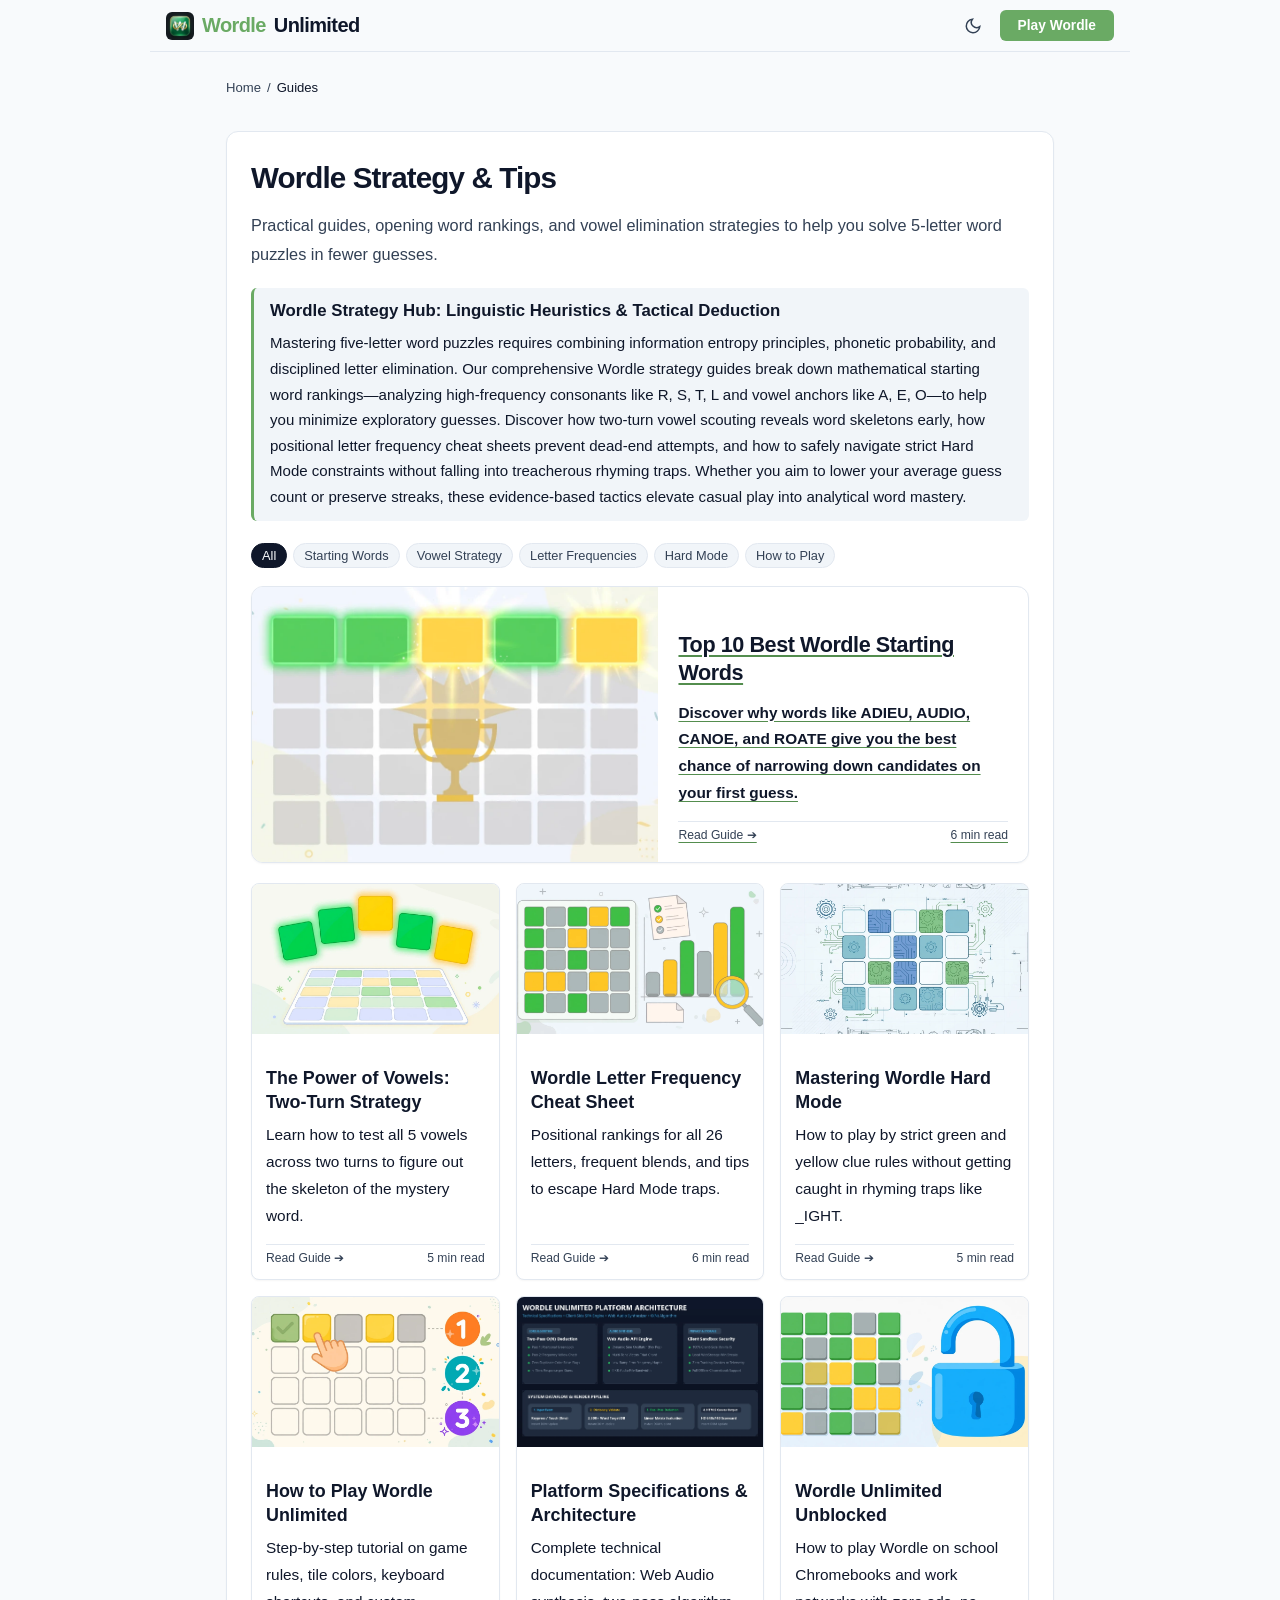
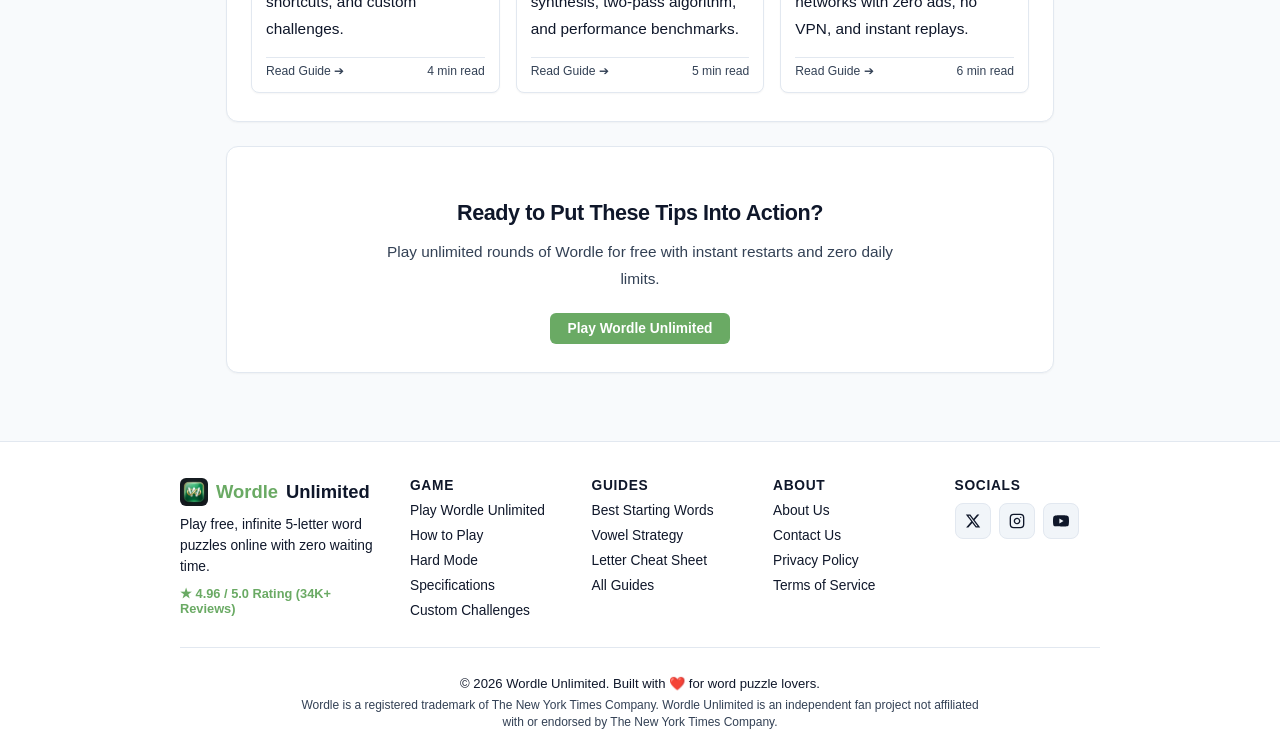
==== commit bf26c19b: "SEO: Add FAQ schemas, convert blog graphics to HD WebP with accurate alt text, publish unblocked gui" ====
--- a/blog/index.html
+++ b/blog/index.html
@@ -88,7 +88,7 @@
   <header>
     <div class="header-left">
       <a href="../" class="logo-text">
-        <img src="../assets/wordle-logo.webp" alt="Wordle Unlimited 3D Green Tile Logo WebP" class="header-logo-img" width="32" height="32">
+        <img src="../assets/wordle-logo.webp" alt="Wordle Unlimited Logo" class="header-logo-img" width="32" height="32">
         <span>Wordle</span> Unlimited
       </a>
     </div>
@@ -135,7 +135,7 @@
 
       <!-- Featured Article Card -->
       <a href="best-wordle-starting-words" class="blog-hero-card article-item" data-category="starters">
-        <img src="../assets/wordle-vowel-strategy.webp" alt="Best Wordle starting words guide cover" class="blog-hero-img" width="640" height="320" loading="eager" decoding="async">
+        <img src="../assets/best-wordle-starters.webp" alt="Wordle grid with glowing green and yellow tiles and golden victory trophy for best Wordle starting words guide" class="blog-hero-img" width="640" height="360" loading="eager" decoding="async">
         <div class="blog-hero-body">
           <h2 class="blog-hero-title">Top 10 Best Wordle Starting Words</h2>
           <p class="blog-hero-desc">
@@ -152,7 +152,7 @@
       <div class="blog-grid" id="articles-grid">
         
         <a href="wordle-vowels" class="blog-card article-item" data-category="vowels">
-          <img src="../assets/wordle-game-preview.webp" alt="Wordle vowel strategy guide cover" class="blog-card-img" width="640" height="360" loading="lazy" decoding="async">
+          <img src="../assets/wordle-vowels-mastery.webp" alt="Five colorful Wordle tiles floating in an arch over a puzzle board for Wordle vowels strategy guide" class="blog-card-img" width="640" height="360" loading="lazy" decoding="async">
           <div class="blog-card-body">
             <h3 class="blog-card-title">The Power of Vowels: Two-Turn Strategy</h3>
             <p class="blog-card-excerpt">Learn how to test all 5 vowels across two turns to figure out the skeleton of the mystery word.</p>
@@ -161,7 +161,7 @@
         </a>
 
         <a href="wordle-cheat-sheet" class="blog-card article-item" data-category="frequency">
-          <img src="../assets/wordle-cheat-sheet.webp" alt="Wordle letter frequency cheat sheet cover" class="blog-card-img" width="640" height="320" loading="lazy" decoding="async">
+          <img src="../assets/wordle-letter-frequency-matrix.webp" alt="Wordle puzzle grid beside a frequency bar chart and magnifying glass for Wordle cheat sheet guide" class="blog-card-img" width="640" height="360" loading="lazy" decoding="async">
           <div class="blog-card-body">
             <h3 class="blog-card-title">Wordle Letter Frequency Cheat Sheet</h3>
             <p class="blog-card-excerpt">Positional rankings for all 26 letters, frequent blends, and tips to escape Hard Mode traps.</p>
@@ -170,7 +170,7 @@
         </a>
 
         <a href="wordle-hard-mode-guide" class="blog-card article-item" data-category="hardmode">
-          <img src="../assets/wordle-game-preview.webp" alt="Wordle hard mode rules and strategy cover" class="blog-card-img" width="640" height="360" loading="lazy" decoding="async">
+          <img src="../assets/wordle-hard-mode-tactics.webp" alt="Technical blueprint with mechanical gears and circuit tiles for Wordle Hard Mode tactics guide" class="blog-card-img" width="640" height="360" loading="lazy" decoding="async">
           <div class="blog-card-body">
             <h3 class="blog-card-title">Mastering Wordle Hard Mode</h3>
             <p class="blog-card-excerpt">How to play by strict green and yellow clue rules without getting caught in rhyming traps like _IGHT.</p>
@@ -179,7 +179,7 @@
         </a>
 
         <a href="how-to-play-wordle-unlimited" class="blog-card article-item" data-category="beginner">
-          <img src="../assets/wordle-cheat-sheet.webp" alt="How to play Wordle Unlimited guide cover" class="blog-card-img" width="640" height="320" loading="lazy" decoding="async">
+          <img src="../assets/how-to-play-wordle-guide.webp" alt="Hand tapping a Wordle tile with step 1 2 3 tutorial guide for how to play Wordle Unlimited" class="blog-card-img" width="640" height="360" loading="lazy" decoding="async">
           <div class="blog-card-body">
             <h3 class="blog-card-title">How to Play Wordle Unlimited</h3>
             <p class="blog-card-excerpt">Step-by-step tutorial on game rules, tile colors, keyboard shortcuts, and custom challenges.</p>
@@ -187,15 +187,23 @@
           </div>
         </a>
 
-        <a href="wordle-unlimited-specifications" class="blog-card article-item" data-category="beginner">
-          <img src="../assets/wordle-game-preview.webp" alt="Wordle Unlimited platform specifications and features" class="blog-card-img" width="640" height="360" loading="lazy" decoding="async">
-          <div class="blog-card-body">
-            <h3 class="blog-card-title">Platform Specs & Features</h3>
-            <p class="blog-card-excerpt">Complete technical specifications, Web Audio synthesizer, Canvas scorecards, and game mechanics.</p>
-            <div class="blog-card-meta"><span>Read Tech Spec ➔</span><span>5 min read</span></div>
-          </div>
-        </a>
-
+        <a href="wordle-unlimited-specifications" class="blog-card article-item" data-category="advanced">
+          <img src="../assets/wordle-specifications-architecture.webp" alt="Wordle Unlimited platform technical architecture and specifications cover" class="blog-card-img" width="640" height="360" loading="lazy" decoding="async">
+          <div class="blog-card-body">
+            <h3 class="blog-card-title">Platform Specifications & Architecture</h3>
+            <p class="blog-card-excerpt">Complete technical documentation: Web Audio synthesis, two-pass algorithm, and performance benchmarks.</p>
+            <div class="blog-card-meta"><span>Read Guide ➔</span><span>5 min read</span></div>
+          </div>
+        </a>
+
+        <a href="wordle-unlimited-unblocked" class="blog-card article-item" data-category="beginner">
+          <img src="../assets/wordle-unlimited-unblocked.webp" alt="Wordle tile puzzle grid beside an unlocked blue padlock for Wordle Unlimited unblocked guide" class="blog-card-img" width="640" height="360" loading="lazy" decoding="async">
+          <div class="blog-card-body">
+            <h3 class="blog-card-title">Wordle Unlimited Unblocked</h3>
+            <p class="blog-card-excerpt">How to play Wordle on school Chromebooks and work networks with zero ads, no VPN, and instant replays.</p>
+            <div class="blog-card-meta"><span>Read Guide ➔</span><span>6 min read</span></div>
+          </div>
+        </a>
       </div>
     </section>
 
--- a/styles.css
+++ b/styles.css
@@ -233,43 +233,111 @@
   border-color: var(--header-border);
 }
 
+/* Top "New Game" Button - Sleek, Vibrant & Modern */
 .btn-new-game-top {
+  position: relative;
+  overflow: hidden;
   font-family: var(--font-main);
-  background-color: var(--color-correct);
+  background: linear-gradient(135deg, #22c55e 0%, #16a34a 55%, #15803d 100%);
   color: #ffffff;
-  border: none;
-  border-radius: 6px;
-  padding: 6px 12px;
-  font-size: 0.82rem;
+  border: 1px solid rgba(255, 255, 255, 0.24);
+  border-radius: 9999px;
+  padding: 7px 16px;
+  height: 35px;
+  font-size: 0.84rem;
   font-weight: 700;
+  letter-spacing: 0.015em;
   display: inline-flex;
   align-items: center;
-  gap: 6px;
+  justify-content: center;
+  gap: 7px;
   cursor: pointer;
   white-space: nowrap;
-  transition: all 0.15s ease;
-  box-shadow: 0 1px 3px rgba(0, 0, 0, 0.12);
   user-select: none;
+  touch-action: manipulation;
+  box-shadow: 0 2px 10px rgba(22, 163, 74, 0.28), inset 0 1px 0.5px rgba(255, 255, 255, 0.35);
+  text-shadow: 0 1px 2px rgba(0, 0, 0, 0.22);
+  transition: transform 0.2s cubic-bezier(0.34, 1.56, 0.64, 1), box-shadow 0.2s ease, filter 0.2s ease, background 0.25s ease;
+}
+
+/* Subtle Shimmer Sheen on Hover */
+.btn-new-game-top::after {
+  content: '';
+  position: absolute;
+  top: -50%;
+  left: -80%;
+  width: 50%;
+  height: 200%;
+  background: linear-gradient(90deg, transparent, rgba(255, 255, 255, 0.24), transparent);
+  transform: rotate(25deg);
+  pointer-events: none;
+  transition: none;
+}
+
+.btn-new-game-top:hover::after {
+  left: 140%;
+  transition: left 0.65s cubic-bezier(0.4, 0, 0.2, 1);
 }
 
 .btn-new-game-top:hover {
-  background-color: var(--color-correct-dark);
-  transform: translateY(-1px);
-  box-shadow: 0 2px 6px rgba(0, 0, 0, 0.18);
+  background: linear-gradient(135deg, #2ecc71 0%, #16a34a 50%, #14532d 100%);
+  transform: translateY(-1.5px);
+  filter: brightness(1.04);
+  box-shadow: 0 4px 16px rgba(34, 197, 94, 0.45), inset 0 1px 1px rgba(255, 255, 255, 0.45);
 }
 
 .btn-new-game-top:active {
-  transform: translateY(0);
-}
-
-.btn-new-game-top svg {
-  width: 14px;
-  height: 14px;
-  transition: transform 0.3s ease;
-}
-
-.btn-new-game-top:hover svg {
-  transform: rotate(90deg);
+  transform: translateY(1px) scale(0.97);
+  box-shadow: 0 1px 4px rgba(0, 0, 0, 0.25), inset 0 1px 2px rgba(0, 0, 0, 0.2);
+  filter: brightness(0.98);
+}
+
+.btn-new-game-top:focus-visible {
+  outline: 2px solid #22c55e;
+  outline-offset: 2px;
+}
+
+.btn-new-game-top svg,
+.btn-new-game-top .new-game-icon,
+.btn-new-game-top span {
+  pointer-events: none;
+}
+
+.btn-new-game-top svg,
+.btn-new-game-top .new-game-icon {
+  width: 15px;
+  height: 15px;
+  flex-shrink: 0;
+  transition: transform 0.45s cubic-bezier(0.34, 1.56, 0.64, 1);
+}
+
+.btn-new-game-top:hover svg,
+.btn-new-game-top:hover .new-game-icon {
+  transform: rotate(180deg);
+}
+
+@keyframes spin-refresh {
+  0% { transform: rotate(0deg); }
+  100% { transform: rotate(360deg); }
+}
+
+.btn-new-game-top.is-spinning svg,
+.btn-new-game-top.is-spinning .new-game-icon {
+  animation: spin-refresh 0.6s cubic-bezier(0.4, 0, 0.2, 1);
+}
+
+/* Dark mode styling for top button */
+html.dark-mode .btn-new-game-top,
+body.dark-mode .btn-new-game-top {
+  background: linear-gradient(135deg, #22c55e 0%, #15803d 100%);
+  box-shadow: 0 2px 12px rgba(34, 197, 94, 0.35), inset 0 1px 0.5px rgba(255, 255, 255, 0.28);
+  border-color: rgba(255, 255, 255, 0.2);
+}
+
+html.dark-mode .btn-new-game-top:hover,
+body.dark-mode .btn-new-game-top:hover {
+  background: linear-gradient(135deg, #4ade80 0%, #16a34a 100%);
+  box-shadow: 0 4px 18px rgba(34, 197, 94, 0.52), inset 0 1px 1px rgba(255, 255, 255, 0.4);
 }
 
 /* Game Wrapper & Board */
@@ -1704,9 +1772,10 @@
     height: 32px;
   }
   .btn-new-game-top {
-    padding: 5px 9px;
-    font-size: 0.78rem;
-    gap: 4px;
+    padding: 6px 12px;
+    font-size: 0.8rem;
+    height: 33px;
+    gap: 5px;
   }
   .game-wrapper {
     padding: 8px 6px 14px 6px;
@@ -1799,10 +1868,11 @@
     display: none;
   }
   .btn-new-game-top {
-    padding: 7px;
-    border-radius: 6px;
-    min-width: 32px;
-    height: 32px;
+    padding: 0;
+    width: 34px;
+    min-width: 34px;
+    height: 34px;
+    border-radius: 50%;
     justify-content: center;
   }
 }
